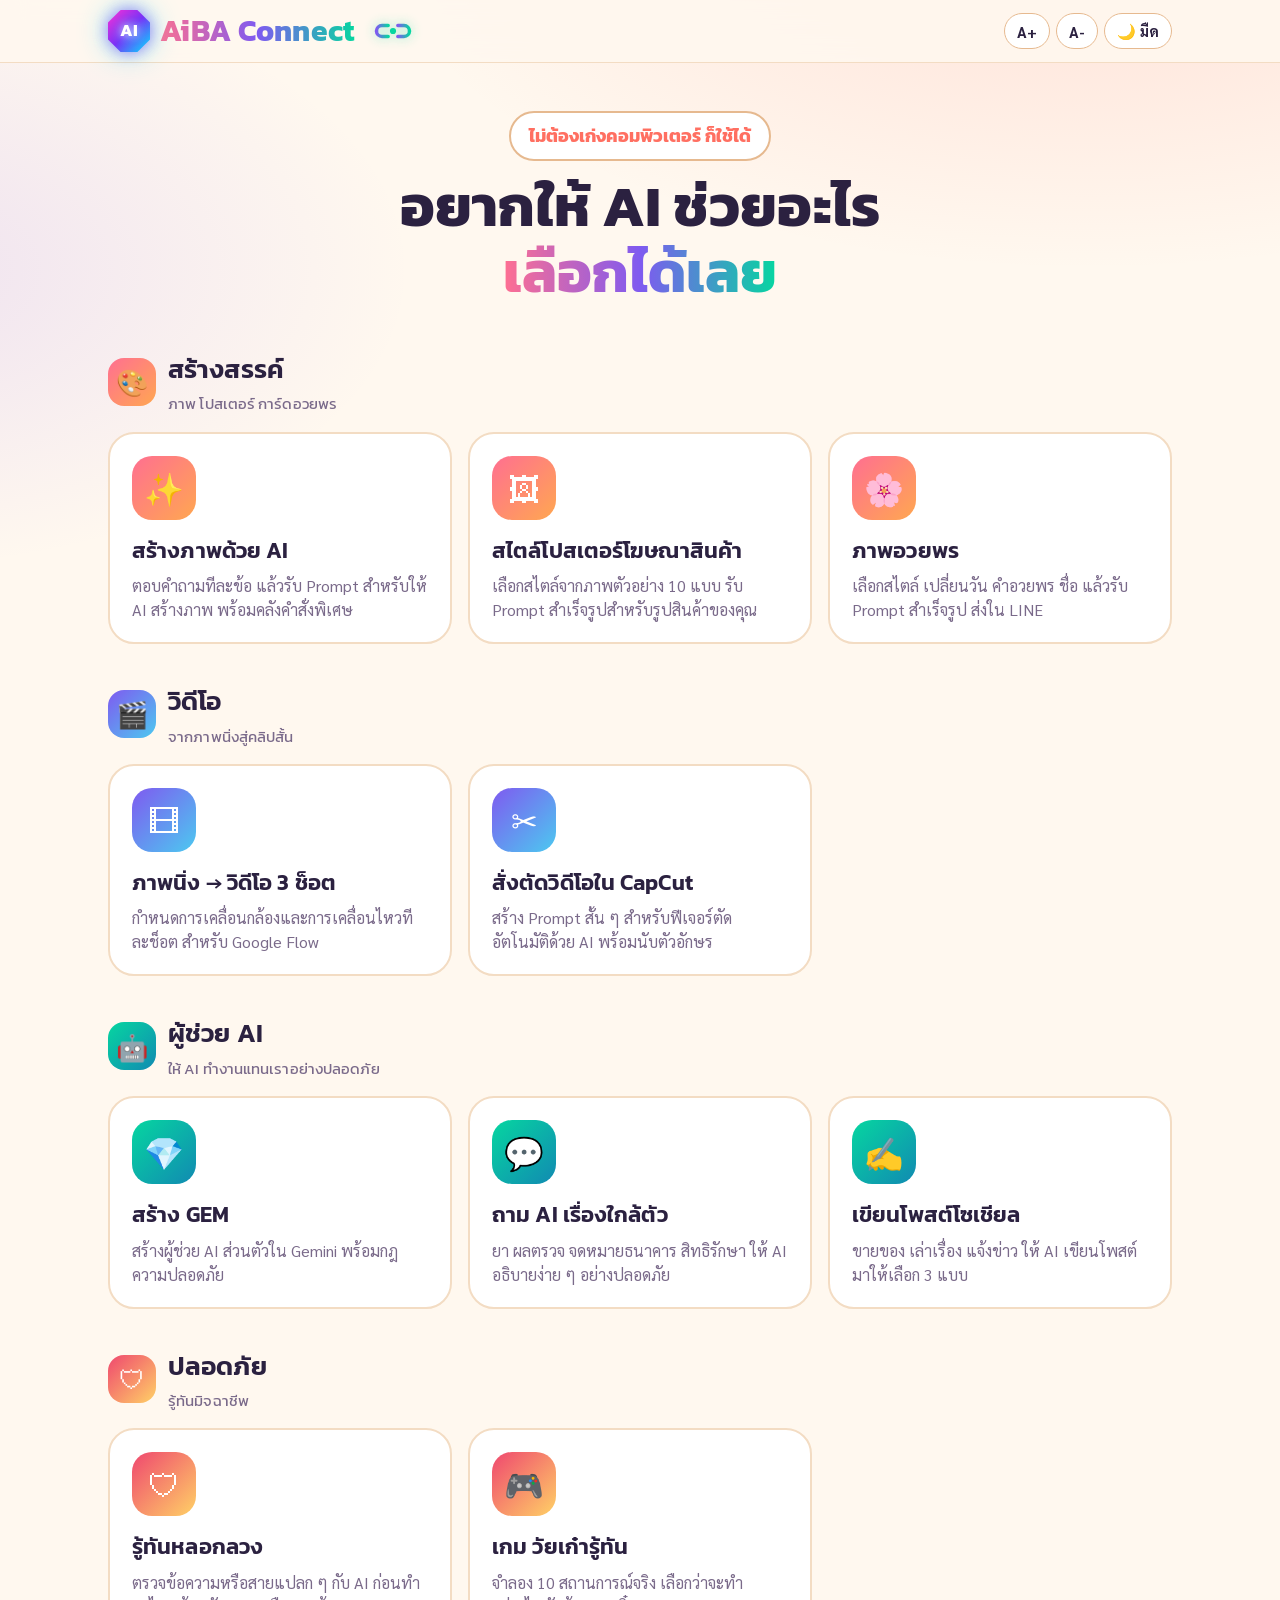
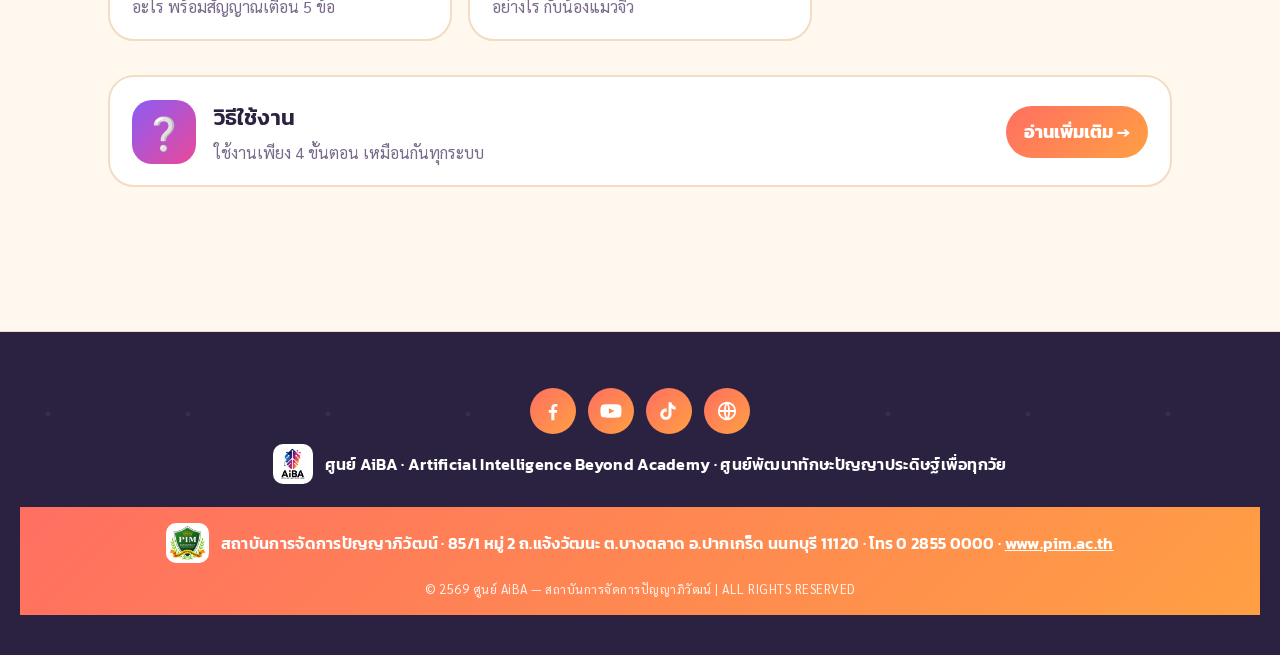
==== index.html @ c7bfb92e "Add files via upload" ====
<!DOCTYPE html>
<html lang="th">
<head>
<meta charset="UTF-8">
<meta name="viewport" content="width=device-width, initial-scale=1.0">
<title>AiBA Connect — ฉบับใช้ง่ายสำหรับทุกคน</title>
<meta name="theme-color" content="#ff6f61">
<meta name="application-name" content="AiBA Connect">
<meta name="apple-mobile-web-app-title" content="AiBA Connect">
<meta name="apple-mobile-web-app-capable" content="yes">
<meta name="mobile-web-app-capable" content="yes">
<link rel="manifest" href="manifest.webmanifest">
<link rel="icon" type="image/png" sizes="32x32" href="favicon-32.png">
<link rel="apple-touch-icon" sizes="180x180" href="apple-touch-icon.png">
<link rel="preconnect" href="https://fonts.googleapis.com">
<link href="https://fonts.googleapis.com/css2?family=Kanit:wght@500;600;700&family=Sarabun:wght@400;500;700&display=swap" rel="stylesheet">
<link rel="stylesheet" href="style.css?v=20260926">
</head>
<body class="home-body">
<div class="bg-blobs">
</div>
<div class="topbar"><div class="topbar-inner">
  <div style="display:flex;align-items:center;gap:10px"><span class="brand-glow"><div class="brand-icon" style="width:42px;height:42px;font-size:17px">AI</div></span><span class="brand-word">AiBA Connect</span><svg class="brand-link" viewBox="0 0 64 40" aria-hidden="true">
  <defs><linearGradient id="bl-g" x1="0" x2="1"><stop offset="0" stop-color="#7f5af0"/><stop offset="1" stop-color="#06d6a0"/></linearGradient></defs>
  <path d="M8 20a8 8 0 0 1 8-8h9" fill="none" stroke="url(#bl-g)" stroke-width="5" stroke-linecap="round"/>
  <path d="M8 20a8 8 0 0 0 8 8h9" fill="none" stroke="url(#bl-g)" stroke-width="5" stroke-linecap="round"/>
  <path d="M56 20a8 8 0 0 0-8-8h-9" fill="none" stroke="url(#bl-g)" stroke-width="5" stroke-linecap="round"/>
  <path d="M56 20a8 8 0 0 1-8 8h-9" fill="none" stroke="url(#bl-g)" stroke-width="5" stroke-linecap="round"/>
  <path d="M22 20h20" fill="none" stroke="url(#bl-g)" stroke-width="5" stroke-linecap="round" stroke-dasharray="4 6" class="brand-link-dash"/>
  <circle cx="32" cy="20" r="4.5" fill="#06d6a0" class="brand-link-dot"/>
</svg></div>
  <div class="topbar-title"></div>
  <div class="topbar-tools">
    <button onclick="changeFontSize(1)" title="เพิ่มขนาดตัวอักษร">A+</button>
    <button onclick="changeFontSize(-1)" title="ลดขนาดตัวอักษร">A-</button>
    <button id="themeBtn" onclick="toggleTheme()" title="สลับธีม">🌙 มืด</button>
  </div>
</div></div>

<section class="home-hero">
  <span class="home-badge">ไม่ต้องเก่งคอมพิวเตอร์ ก็ใช้ได้</span>
  <h1>อยากให้ AI ช่วยอะไร<br><span>เลือกได้เลย</span></h1>
</section>

<main class="home">

  <div class="home-cat">
    <div class="home-cat-head"><div class="ic cat-create">🎨</div><h2>สร้างสรรค์<small>ภาพ โปสเตอร์ การ์ดอวยพร</small></h2></div>
    <div class="tiles"><a class="tile" href="page-image.html"><div class="ic cat-create">✨</div><div><h3>สร้างภาพด้วย AI</h3><p>ตอบคำถามทีละข้อ แล้วรับ Prompt สำหรับให้ AI สร้างภาพ พร้อมคลังคำสั่งพิเศษ</p></div><span class="go">เริ่ม →</span></a><a class="tile" href="page-poster.html"><div class="ic cat-create">🖼</div><div><h3>สไตล์โปสเตอร์โฆษณาสินค้า</h3><p>เลือกสไตล์จากภาพตัวอย่าง 10 แบบ รับ Prompt สำเร็จรูปสำหรับรูปสินค้าของคุณ</p></div><span class="go">เริ่ม →</span></a><a class="tile" href="page-greeting.html"><div class="ic cat-create">🌸</div><div><h3>ภาพอวยพร</h3><p>เลือกสไตล์ เปลี่ยนวัน คำอวยพร ชื่อ แล้วรับ Prompt สำเร็จรูป ส่งใน LINE</p></div><span class="go">เริ่ม →</span></a></div>
  </div>

  <div class="home-cat">
    <div class="home-cat-head"><div class="ic cat-video">🎬</div><h2>วิดีโอ<small>จากภาพนิ่งสู่คลิปสั้น</small></h2></div>
    <div class="tiles"><a class="tile" href="page-flow.html"><div class="ic cat-video">🎞</div><div><h3>ภาพนิ่ง → วิดีโอ 3 ช็อต</h3><p>กำหนดการเคลื่อนกล้องและการเคลื่อนไหวทีละช็อต สำหรับ Google Flow</p></div><span class="go">เริ่ม →</span></a><a class="tile" href="page-capcut.html"><div class="ic cat-video">✂</div><div><h3>สั่งตัดวิดีโอใน CapCut</h3><p>สร้าง Prompt สั้น ๆ สำหรับฟีเจอร์ตัดอัตโนมัติด้วย AI พร้อมนับตัวอักษร</p></div><span class="go">เริ่ม →</span></a></div>
  </div>

  <div class="home-cat">
    <div class="home-cat-head"><div class="ic cat-ai">🤖</div><h2>ผู้ช่วย AI<small>ให้ AI ทำงานแทนเราอย่างปลอดภัย</small></h2></div>
    <div class="tiles"><a class="tile" href="page-gem.html"><div class="ic cat-ai">💎</div><div><h3>สร้าง GEM</h3><p>สร้างผู้ช่วย AI ส่วนตัวใน Gemini พร้อมกฎความปลอดภัย</p></div><span class="go">เริ่ม →</span></a><a class="tile" href="page-ask.html"><div class="ic cat-ai">💬</div><div><h3>ถาม AI เรื่องใกล้ตัว</h3><p>ยา ผลตรวจ จดหมายธนาคาร สิทธิรักษา ให้ AI อธิบายง่าย ๆ อย่างปลอดภัย</p></div><span class="go">เริ่ม →</span></a><a class="tile" href="page-post.html"><div class="ic cat-ai">✍</div><div><h3>เขียนโพสต์โซเชียล</h3><p>ขายของ เล่าเรื่อง แจ้งข่าว ให้ AI เขียนโพสต์มาให้เลือก 3 แบบ</p></div><span class="go">เริ่ม →</span></a></div>
  </div>

  <div class="home-cat">
    <div class="home-cat-head"><div class="ic cat-safe">🛡</div><h2>ปลอดภัย<small>รู้ทันมิจฉาชีพ</small></h2></div>
    <div class="tiles"><a class="tile" href="page-scam.html"><div class="ic cat-safe">🛡</div><div><h3>รู้ทันหลอกลวง</h3><p>ตรวจข้อความหรือสายแปลก ๆ กับ AI ก่อนทำอะไร พร้อมสัญญาณเตือน 5 ข้อ</p></div><span class="go">เริ่ม →</span></a><a class="tile" href="page-scam-game.html"><div class="ic cat-safe">🎮</div><div><h3>เกม วัยเก๋ารู้ทัน</h3><p>จำลอง 10 สถานการณ์จริง เลือกว่าจะทำอย่างไร กับน้องแมวจิ๋ว</p></div><span class="go">เริ่ม →</span></a>
    </div>
  </div>

  <div class="home-cat">
    <div class="tiles">
      <a class="tile wide" href="page-guide.html"><div class="ic cat-help">❔</div><div style="flex:1"><h3>วิธีใช้งาน</h3><p>ใช้งานเพียง 4 ขั้นตอน เหมือนกันทุกระบบ</p></div><span class="go always">อ่านเพิ่มเติม →</span></a>
    </div>
  </div>
</main>

<script src="app.js?v=20260926"></script>
<script src="footer.js?v=20260926"></script>
</body>
</html>
---- style.css ----
/* =========================
       TOKENS — "deep ocean" tech theme
    ========================= */
        :root {
        /* ---------- ธีมสว่างสดใส (ค่าเริ่มต้น) ---------- */
        --bg:        #fff8ef;   /* ครีมอุ่น */
        --bg-2:      #ffffff;
        --surface:   #ffffff;
        --surface-2: #fff3e4;
        --line:      #f3dcc3;
        --line-2:    #e6b98f;
        --text:      #2b2140;
        --muted:     #7a6a8a;
        --cyan:      #ff6f61;   /* accent หลัก: ส้มปะการัง */
        --cyan-deep: #e5563f;
        --accent-2:  #ff9f43;
        --on-accent: #ffffff;
        --amber:     #b45309;   /* ข้อความ "เลือกแล้ว" */
        --amber-bg:  #fff1c2;
        --amber-line:#ffb703;
        --green:     #10b981;
        --red:       #e63946;
        --violet:    #8b5cf6;
        --accent-soft: rgba(255,111,97,0.12);
        --accent-line: rgba(255,111,97,0.45);
        --input-bg:  #ffffff;
        --prompt-bg: #fffdf8;
        --header-bg: rgba(255,248,239,0.9);
        --hero-grid: rgba(255,159,67,0.10);
        --hero-glow: rgba(255,111,97,0.18);
        --glow-2:    rgba(139,92,246,0.14);
        --footer-bg: #2b2140;
        --footer-text: #e9ddff;
        --shadow:    0 14px 40px rgba(120,60,30,0.12);
        --placeholder: #a89bb5;
        /* สีหมวด */
        --cat-create-1:#ff6f91; --cat-create-2:#ffa751;
        --cat-video-1: #7f5af0; --cat-video-2:#4cc9f0;
        --cat-ai-1:    #06d6a0; --cat-ai-2:#118ab2;
        --cat-safe-1:  #ef476f; --cat-safe-2:#ffd166;
        --r-lg: 26px; --r-md: 18px; --r-sm: 12px;
        --font-head: "Kanit", "Noto Sans Thai", "Leelawadee UI", Tahoma, sans-serif;
        --font-body: "Sarabun", "Noto Sans Thai", "Leelawadee UI", Tahoma, sans-serif;
    }
    body.dark {
        --bg:        #1a1430;
        --bg-2:      #22193d;
        --surface:   #2a2050;
        --surface-2: #33285e;
        --line:      #45397a;
        --line-2:    #5d4f9a;
        --text:      #f3eeff;
        --muted:     #b7a9d6;
        --cyan:      #ff8a7a;
        --cyan-deep: #ff6f61;
        --accent-2:  #ffb26b;
        --on-accent: #2b1a10;
        --amber:     #ffd166;
        --amber-bg:  rgba(255,209,102,0.14);
        --amber-line:#ffd166;
        --green:     #5ee6a0;
        --red:       #ff8585;
        --violet:    #c4b5fd;
        --accent-soft: rgba(255,138,122,0.14);
        --accent-line: rgba(255,138,122,0.5);
        --input-bg:  rgba(26,20,48,0.7);
        --prompt-bg: #14102a;
        --header-bg: rgba(26,20,48,0.86);
        --hero-grid: rgba(255,138,122,0.08);
        --hero-glow: rgba(255,138,122,0.22);
        --glow-2:    rgba(196,181,253,0.14);
        --footer-bg: #100c22;
        --footer-text: #b7a9d6;
        --shadow:    0 18px 50px rgba(0,0,0,0.5);
        --placeholder: #7d6f9e;
    }

* { box-sizing: border-box; }
    html { scroll-behavior: smooth; }
    @media (prefers-reduced-motion: reduce) { html { scroll-behavior: auto; } * { transition: none !important; animation: none !important; } }

    body {
        margin: 0;
        font-family: var(--font-body);
        background: var(--bg);
        color: var(--text);
        font-size: 18px;
        line-height: 1.75;
        background-image:
            radial-gradient(1200px 600px at 85% -10%, var(--hero-glow), transparent 60%),
            radial-gradient(900px 500px at -10% 30%, var(--glow-2), transparent 60%);
        transition: background-color .25s, color .25s;
        background-attachment: fixed;
    }

    button, input, textarea, select { font-family: inherit; }
    a { color: var(--cyan); }

    h1, h2, h3, h4, .brand-title, .step-title, .section-title {
        font-family: var(--font-head);
        letter-spacing: 0.1px;
    }

    :focus-visible { outline: 3px solid var(--amber); outline-offset: 2px; }

    /* =========================
       HEADER (2 แถว: แบรนด์+แอป / เมนูเลื่อนได้)
    ========================= */
    .header {
        background: var(--header-bg);
        backdrop-filter: blur(14px);
        -webkit-backdrop-filter: blur(14px);
        border-bottom: 1px solid var(--line);
        position: sticky; top: 0; z-index: 100;
    }
    .header-inner {
        max-width: 1200px; margin: auto; padding: 10px 20px 0;
        display: flex; flex-direction: column; gap: 6px;
    }
    .header-row { display: flex; align-items: center; justify-content: space-between; gap: 16px; }
    .brand { display: flex; align-items: center; gap: 12px; min-width: 0; }
    .brand-icon {
        width: 46px; height: 46px; flex: none;
        clip-path: polygon(30% 0, 70% 0, 100% 30%, 100% 70%, 70% 100%, 30% 100%, 0 70%, 0 30%);
        background: linear-gradient(135deg, #ff2fd6 0%, #7b2ff7 50%, #00e5ff 100%);
        color: #fff; display: flex; align-items: center; justify-content: center;
        font-family: var(--font-head); font-size: 19px; font-weight: 700; letter-spacing: .5px;
        text-shadow: 0 0 8px rgba(255,255,255,.9), 0 0 16px rgba(0,229,255,.9);
        background-image: linear-gradient(135deg, #ff2fd6 0%, #7b2ff7 50%, #00e5ff 100%), linear-gradient(180deg, rgba(255,255,255,.35), rgba(255,255,255,0) 55%);
        background-blend-mode: normal, screen;
    }
    .brand-glow { display: inline-flex; filter: drop-shadow(0 0 8px rgba(123,47,247,.6)) drop-shadow(0 0 14px rgba(0,229,255,.45)); }
    .brand-title { font-size: 20px; font-weight: 600; color: var(--text); line-height: 1.2; white-space: nowrap; }
    .brand-subtitle { font-size: 13px; color: var(--muted); white-space: nowrap; overflow: hidden; text-overflow: ellipsis; }
    .nav {
        display: flex; gap: 4px; overflow-x: auto; -webkit-overflow-scrolling: touch;
        scrollbar-width: none; padding: 2px 0 8px; margin: 0 -20px; padding-left: 20px; padding-right: 20px;
        mask-image: linear-gradient(90deg, transparent 0, #000 16px, #000 calc(100% - 24px), transparent 100%);
        -webkit-mask-image: linear-gradient(90deg, transparent 0, #000 16px, #000 calc(100% - 24px), transparent 100%);
    }
    .nav::-webkit-scrollbar { display: none; }
    .nav button {
        flex: none; border: 1px solid var(--line); background: var(--surface); padding: 8px 14px; border-radius: 30px;
        cursor: pointer; font-size: 15px; color: var(--text); white-space: nowrap;
    }
    .nav button:hover { background: var(--accent-soft); border-color: var(--accent-line); color: var(--cyan); }

    /* =========================
       HERO
    ========================= */
    .hero {
        position: relative; overflow: hidden;
        color: var(--text);
        padding: 74px 25px 84px;
        border-bottom: 1px solid var(--line);
        background:
            linear-gradient(180deg, transparent 0%, var(--bg-2) 100%),
            repeating-linear-gradient(0deg, var(--hero-grid) 0 1px, transparent 1px 56px),
            repeating-linear-gradient(90deg, var(--hero-grid) 0 1px, transparent 1px 56px);
    }
    .hero::after {
        content: ""; position: absolute; inset: auto -20% -60% -20%; height: 420px;
        background: radial-gradient(closest-side, var(--hero-glow), transparent 70%);
        pointer-events: none;
    }
    .hero-inner { position: relative; max-width: 1000px; margin: auto; text-align: center; }
    .hero-badge {
        display: inline-block; border: 1px solid var(--line-2);
        background: var(--surface); color: var(--cyan);
        padding: 7px 16px; border-radius: 30px; margin-bottom: 20px; font-size: 16px;
    }
    .hero h1 {
        font-size: clamp(36px, 5.2vw, 62px); line-height: 1.15; margin: 0 0 18px; font-weight: 600;
        background: linear-gradient(90deg, var(--text) 0%, var(--cyan) 100%);
        -webkit-background-clip: text; background-clip: text; color: transparent;
    }
    .hero p { font-size: clamp(19px, 2.3vw, 24px); max-width: 780px; margin: 0 auto 30px; color: var(--muted); }
    .hero-note {
        display: inline-block; background: var(--amber-line); color: #2a1b00;
        padding: 12px 22px; border-radius: 12px; font-weight: 700; font-family: var(--font-head);
        box-shadow: 0 10px 30px rgba(240,165,58,0.25);
    }

    /* =========================
       MAIN
    ========================= */
    .container { max-width: 1200px; margin: auto; padding: 50px 25px 90px; }
    .section-title { font-size: 31px; margin: 0 0 8px; color: var(--text); font-weight: 600; }
    .section-description { color: var(--muted); font-size: 18px; margin: 0 0 28px; max-width: 78ch; }

    /* =========================
       START CARDS
    ========================= */
    .start-grid { display: grid; grid-template-columns: repeat(4, 1fr); gap: 18px; margin-bottom: 64px; }
    .start-card {
        background: linear-gradient(180deg, var(--surface-2) 0%, var(--surface) 100%);
        border: 1px solid var(--line); border-radius: var(--r-lg);
        padding: 30px 24px 26px; text-align: left; cursor: pointer; min-height: 200px;
        position: relative; overflow: hidden;
        transition: border-color .2s, transform .2s, box-shadow .2s;
    }
    .start-card::before {
        content: ""; position: absolute; left: 0; right: 0; top: 0; height: 3px;
        background: linear-gradient(90deg, var(--cyan), var(--violet));
        opacity: 0; transition: opacity .2s;
    }
    .start-card:hover { border-color: var(--line-2); transform: translateY(-3px); box-shadow: var(--shadow); }
    .start-card:hover::before { opacity: 1; }
    .start-icon {
        width: 62px; height: 62px; margin: 0 0 16px; border-radius: 16px;
        background: var(--accent-soft); border: 1px solid var(--accent-line);
        color: var(--cyan); display: flex; align-items: center; justify-content: center; font-size: 30px;
    }
    .start-card h3 { margin: 0 0 6px; font-size: 22px; font-weight: 600; }
    .start-card p { margin: 0; color: var(--muted); font-size: 16px; }

    /* =========================
       BUILDER
    ========================= */
    .builder {
        background: var(--bg-2); border-radius: var(--r-lg); padding: 36px;
        border: 1px solid var(--line); box-shadow: var(--shadow); display: none;
    }
    .builder.active { display: block; }
    .step { margin-bottom: 40px; }
    .step-number {
        width: 40px; height: 40px; border-radius: 12px;
        background: linear-gradient(135deg, var(--cyan), var(--accent-2)); color: var(--on-accent);
        display: inline-flex; align-items: center; justify-content: center;
        font-family: var(--font-head); font-weight: 700; margin-right: 12px; vertical-align: middle;
    }
    .step-title { font-size: 24px; font-weight: 600; color: var(--text); display: inline; vertical-align: middle; }
    .step-help { margin: 10px 0 18px 52px; color: var(--muted); font-size: 17px; }

    .choice-grid { display: grid; grid-template-columns: repeat(4, 1fr); gap: 14px; }
    .choice {
        background: var(--surface); border: 1px solid var(--line); border-radius: var(--r-md);
        padding: 18px 12px; cursor: pointer; text-align: center; min-height: 100px;
        font-size: 18px; color: var(--text); line-height: 1.45;
        transition: border-color .15s, background .15s, transform .15s;
    }
    .choice:hover { border-color: var(--line-2); background: var(--surface-2); }
    .choice.selected {
        border-color: var(--amber-line); background: var(--amber-bg); color: var(--text);
        box-shadow: 0 0 0 3px rgba(240,165,58,0.22), inset 0 0 0 1px var(--amber-line);
        font-weight: 600;
    }
    .choice-icon { font-size: 30px; display: block; margin-bottom: 6px; }

    .custom-input {
        grid-column: 1 / -1; border: 1px dashed var(--line-2); border-radius: var(--r-md);
        padding: 13px 16px; font-size: 17px; background: var(--input-bg); color: var(--text);
        outline: none; width: 100%;
    }
    .custom-input::placeholder { color: var(--placeholder); }
    .custom-input:focus { border-color: var(--cyan); border-style: solid; }
    .custom-input.filled { border-color: var(--amber-line); border-style: solid; background: var(--amber-bg); }

    .multi-hint {
        display: inline-block; background: transparent; color: var(--violet);
        border: 1px solid var(--violet); border-radius: 8px; padding: 2px 10px;
        font-size: 14px; margin-left: 10px; vertical-align: middle;
    }
    .gem-badge, .story-badge, .flow-badge {
        display: inline-block; border-radius: 30px; padding: 4px 14px; font-size: 14px;
        font-weight: 600; margin-bottom: 10px; border: 1px solid;
    }
    .gem-badge   { color: var(--violet); border-color: var(--violet); }
    .story-badge { color: var(--amber);  border-color: var(--amber-line); }
    .flow-badge  { color: var(--green);  border-color: var(--green); }

    /* =========================
       INPUTS
    ========================= */
    .large-input, .large-textarea, .large-select {
        width: 100%; border: 1px solid var(--line-2); border-radius: var(--r-md);
        padding: 16px 18px; font-size: 19px; background: var(--input-bg); color: var(--text); outline: none;
    }
    .large-input::placeholder, .large-textarea::placeholder { color: var(--placeholder); }
    .large-input:focus, .large-textarea:focus, .large-select:focus {
        border-color: var(--cyan); box-shadow: 0 0 0 3px var(--accent-soft);
    }
    .large-textarea { min-height: 130px; resize: vertical; }

    /* =========================
       RESULT
    ========================= */
    .result {
        margin-top: 40px; border: 2px solid var(--accent-line); border-radius: var(--r-lg); padding: 28px;
        background: linear-gradient(180deg, var(--accent-soft), transparent 40%), var(--surface);
    }
    .result h3 { color: var(--cyan); font-size: 26px; margin-top: 0; font-weight: 600; }
    .prompt-box {
        background: var(--prompt-bg); border: 1px solid var(--line-2); border-radius: var(--r-md);
        padding: 20px; font-size: 18px; line-height: 1.8; min-height: 150px; white-space: pre-wrap; color: var(--text);
    }
    .button-row { display: flex; gap: 12px; margin-top: 20px; flex-wrap: wrap; }
    .primary-btn, .secondary-btn, .danger-btn {
        border: 1px solid transparent; border-radius: 13px; padding: 14px 24px; font-size: 19px;
        cursor: pointer; font-weight: 700; font-family: var(--font-head);
        transition: transform .15s, filter .15s;
    }
    .primary-btn:hover, .secondary-btn:hover, .danger-btn:hover { transform: translateY(-1px); filter: brightness(1.06); }
    .primary-btn { background: linear-gradient(135deg, var(--cyan), var(--accent-2)); color: var(--on-accent); box-shadow: 0 8px 24px var(--accent-soft); }
    .secondary-btn { background: var(--surface-2); color: var(--text); border-color: var(--line-2); }
    .danger-btn { background: transparent; color: var(--red); border-color: var(--red); }

    .app-btn {
        display: inline-flex; align-items: center; gap: 10px; border: 1px solid var(--line-2);
        background: var(--surface-2); color: var(--text); border-radius: 13px; padding: 12px 20px;
        font-size: 18px; font-weight: 600; cursor: pointer; text-decoration: none;
        font-family: var(--font-head); transition: transform .15s, border-color .15s;
    }
    .app-btn:hover { transform: translateY(-1px); border-color: var(--cyan); }
    .app-logo {
        width: 28px; height: 28px; border-radius: 8px; display: inline-flex; align-items: center;
        justify-content: center; color: white; font-size: 14px; font-weight: 700;
    }
    .app-btn.gpt    .app-logo { background: #10a37f; }
    .app-btn.gemini .app-logo { background: linear-gradient(135deg,#4c8bf5,#a259ff); }
    .app-btn.capcut .app-logo { background: #000; border: 1px solid #444; }
    .app-btn.flow   .app-logo { background: linear-gradient(135deg,#34a853,#188038); }
    .open-app-row { margin-top: 22px; padding-top: 18px; border-top: 1px dashed var(--line-2); }
    .open-app-row p { margin: 0 0 12px; color: var(--muted); font-size: 16px; }
    .header-apps { display: flex; gap: 8px; }

    /* =========================
       POSTER STYLE GALLERY
    ========================= */
    .poster-badge {
        display: inline-block; border-radius: 30px; padding: 4px 14px; font-size: 14px; font-weight: 600;
        margin-bottom: 10px; border: 1px solid var(--accent-line); background: var(--accent-soft); color: var(--cyan);
    }
    .poster-ref { display: flex; align-items: center; gap: 18px; flex-wrap: wrap; margin-bottom: 28px; padding: 18px; border: 1px dashed var(--line-2); border-radius: var(--r-md); background: var(--surface-2); }
    .poster-ref img { width: 120px; height: 120px; object-fit: cover; border-radius: 12px; border: 1px solid var(--line-2); }
    .poster-ref .poster-ref-text { flex: 1; min-width: 220px; color: var(--muted); font-size: 16px; }
    .poster-ref .poster-ref-text strong { color: var(--text); font-size: 18px; display: block; margin-bottom: 4px; }
    .poster-grid { display: grid; grid-template-columns: repeat(5, 1fr); gap: 14px; }
    .poster-card {
        background: var(--surface); border: 1px solid var(--line); border-radius: var(--r-md); overflow: hidden;
        cursor: pointer; transition: border-color .15s, transform .15s; text-align: left; padding: 0; color: var(--text);
    }
    .poster-card:hover { border-color: var(--cyan); transform: translateY(-3px); }
    .poster-card.selected { border-color: var(--amber-line); box-shadow: 0 0 0 3px rgba(240,165,58,0.25); }
    .poster-card img { width: 100%; aspect-ratio: 1 / 1; object-fit: cover; display: block; background: var(--surface-2); }
    .poster-card .poster-body { padding: 12px 14px 14px; }
    .poster-card .poster-name { font-family: var(--font-head); font-weight: 600; font-size: 17px; }
    .poster-card .poster-thai { color: var(--muted); font-size: 14px; line-height: 1.4; }
    .poster-detail { margin-top: 28px; display: none; }
    .poster-detail.active { display: block; }
    .poster-detail-grid { display: grid; grid-template-columns: 340px 1fr; gap: 24px; align-items: start; }
    .poster-detail-grid img { width: 100%; border-radius: var(--r-md); border: 1px solid var(--line-2); cursor: zoom-in; }
    .toggle-row { display: flex; flex-wrap: wrap; gap: 10px; margin: 14px 0; }
    .toggle {
        border: 1px solid var(--line-2); background: var(--surface); color: var(--text); border-radius: 30px;
        padding: 9px 16px; cursor: pointer; font-size: 16px;
    }
    .toggle.on { background: var(--amber-bg); border-color: var(--amber-line); color: var(--amber); font-weight: 600; }
    .lightbox { display: none; position: fixed; inset: 0; background: rgba(4,10,22,0.9); z-index: 600; align-items: center; justify-content: center; padding: 20px; cursor: zoom-out; }
    .lightbox.active { display: flex; }
    .lightbox img { max-width: min(92vw, 900px); max-height: 92vh; border-radius: 14px; }
    @media (max-width: 1100px) { .poster-grid { grid-template-columns: repeat(4, 1fr); } }
    @media (max-width: 900px) { .poster-grid { grid-template-columns: repeat(3, 1fr); } .poster-detail-grid { grid-template-columns: 1fr; } }
    @media (max-width: 600px) { .poster-grid { grid-template-columns: repeat(2, 1fr); } }

    /* =========================
       SHOT CARDS (Flow)
    ========================= */
    .shot-card {
        border: 1px solid var(--line); border-radius: var(--r-md); padding: 22px; margin-bottom: 18px;
        background: var(--surface-2);
    }
    .shot-card h4 { margin: 0 0 12px; font-size: 21px; color: var(--text); display: flex; align-items: center; gap: 10px; flex-wrap: wrap; font-weight: 600; }
    .shot-num {
        width: 34px; height: 34px; border-radius: 10px; background: transparent;
        border: 1px solid var(--green); color: var(--green);
        display: inline-flex; align-items: center; justify-content: center; font-size: 17px;
    }
    .shot-label { font-weight: 600; margin: 16px 0 8px; color: var(--muted); font-size: 16px; }
    .shot-card .choice { min-height: 80px; font-size: 16px; padding: 12px 8px; }
    .shot-card .choice-icon { font-size: 24px; }

    /* =========================
       LIBRARY
    ========================= */
    .library { margin-top: 64px; }
    .search-box { margin-bottom: 18px; }
    .category-row { display: flex; flex-wrap: wrap; gap: 10px; margin-bottom: 24px; }
    .category-btn {
        border: 1px solid var(--line-2); background: transparent; color: var(--muted);
        border-radius: 30px; padding: 8px 16px; cursor: pointer; font-size: 16px;
    }
    .category-btn.active { background: var(--cyan); color: var(--on-accent); border-color: var(--cyan); font-weight: 700; }
    .command-grid { display: grid; grid-template-columns: repeat(3, 1fr); gap: 16px; }
    .command-card {
        background: var(--surface); border: 1px solid var(--line); border-radius: var(--r-md);
        padding: 22px; cursor: pointer; transition: border-color .15s, transform .15s;
    }
    .command-card:hover { border-color: var(--cyan); transform: translateY(-2px); }
    .command-name { font-family: ui-monospace, "SFMono-Regular", Consolas, monospace; font-size: 18px; color: var(--cyan); font-weight: 700; }
    .command-thai { font-size: 21px; font-weight: 600; margin: 6px 0; font-family: var(--font-head); }
    .command-desc { color: var(--muted); font-size: 16px; }
    .command-use { display: inline-block; margin-top: 12px; color: var(--amber); font-size: 15px; }

    /* =========================
       GUIDE
    ========================= */
    .guide { margin-top: 64px; background: var(--bg-2); border-radius: var(--r-lg); padding: 36px; border: 1px solid var(--line); }
    .guide-grid { display: grid; grid-template-columns: repeat(4, 1fr); gap: 20px; }
    .guide-item { text-align: center; padding: 20px 14px; border-radius: var(--r-md); background: var(--surface-2); border: 1px solid var(--line); }
    .guide-number {
        width: 52px; height: 52px; border-radius: 14px; background: var(--accent-soft);
        border: 1px solid var(--accent-line); color: var(--cyan);
        font-family: var(--font-head); font-size: 22px; font-weight: 700;
        display: flex; align-items: center; justify-content: center; margin: auto;
    }
    .guide-item h3 { font-size: 20px; font-weight: 600; }
    .guide-item p { color: var(--muted); font-size: 16px; }

    /* =========================
       MODAL
    ========================= */
    .modal {
        display: none; position: fixed; inset: 0; background: rgba(10,20,40,0.6);
        backdrop-filter: blur(6px); z-index: 500; align-items: center; justify-content: center; padding: 20px;
    }
    .modal.active { display: flex; }
    .modal-box {
        width: min(650px, 100%); background: var(--bg-2); border: 1px solid var(--line-2);
        border-radius: var(--r-lg); padding: 30px; max-height: 90vh; overflow-y: auto; box-shadow: var(--shadow);
    }
    .modal-box hr { border: 0; border-top: 1px solid var(--line); }
    .modal-close {
        float: right; border: 1px solid var(--line-2); background: var(--surface); color: var(--text);
        width: 42px; height: 42px; border-radius: 50%; font-size: 22px; cursor: pointer;
    }

    /* =========================
       FOOTER
    ========================= */
    footer { background: var(--footer-bg); color: var(--footer-text); padding: 40px 20px; text-align: center; border-top: 1px solid var(--line); }
    footer p { margin: 5px 0; }

    /* =========================
       ACCESSIBILITY
    ========================= */
    .accessibility { position: fixed; right: 20px; bottom: 20px; z-index: 300; display: flex; gap: 8px; }
    .accessibility button {
        width: 50px; height: 50px; border-radius: 50%; border: 1px solid var(--cyan);
        background: var(--bg-2); color: var(--cyan); font-size: 19px; font-weight: 700; cursor: pointer;
        box-shadow: var(--shadow);
    }
    body.large-text { font-size: 21px; }
    body.large-text .choice, body.large-text .command-card, body.large-text .nav button { font-size: 20px; }

    /* =========================
       THEME TOGGLE / VOICE / WIZARD / RESUME
    ========================= */
    .theme-btn {
        border: 1px solid var(--line-2); background: var(--surface); color: var(--text);
        border-radius: 30px; padding: 8px 14px; cursor: pointer; font-size: 15px; white-space: nowrap;
    }
    .accessibility .theme-btn { width: auto; height: 50px; border-radius: 30px; padding: 0 16px; font-size: 17px; }

    .voice-wrap { position: relative; width: 100%; }
    .voice-wrap > input, .voice-wrap > textarea { padding-right: 64px !important; }
    .voice-btn {
        position: absolute; right: 8px; top: 8px; width: 46px; height: 46px; border-radius: 12px;
        border: 1px solid var(--accent-line); background: var(--accent-soft); color: var(--cyan);
        font-size: 22px; cursor: pointer; display: flex; align-items: center; justify-content: center;
    }
    .voice-btn:hover { background: var(--surface-2); }
    .voice-btn.listening { background: var(--red); color: #fff; border-color: var(--red); animation: pulse 1s infinite; }
    @keyframes pulse { 0%,100% { box-shadow: 0 0 0 0 rgba(197,48,48,0.45); } 50% { box-shadow: 0 0 0 10px rgba(197,48,48,0); } }
    .voice-hint { font-size: 14px; color: var(--muted); margin: 6px 0 0; }

    .wizard-bar {
        display: flex; align-items: center; justify-content: space-between; gap: 12px; flex-wrap: wrap;
        background: var(--surface-2); border: 1px solid var(--line); border-radius: var(--r-md);
        padding: 12px 16px; margin: 0 0 22px;
    }
    .wizard-progress { flex: 1; min-width: 160px; }
    .wizard-progress .track { height: 10px; border-radius: 10px; background: var(--line); overflow: hidden; }
    .wizard-progress .fill { height: 100%; background: linear-gradient(90deg, var(--cyan), var(--accent-2)); transition: width .25s; }
    .wizard-progress .label { font-size: 15px; color: var(--muted); margin-top: 6px; }
    .wizard-nav { display: flex; gap: 10px; margin-top: 10px; flex-wrap: wrap; }
    .wizard-nav button { font-size: 20px; padding: 16px 28px; }
    .wizard-nav .skip { background: transparent; border: 1px dashed var(--line-2); color: var(--muted); }
    .builder.wizard .step { display: none; }
    .builder.wizard .step.current { display: block; }
    .builder.wizard .step.current { animation: fadeIn .25s; }
    @keyframes fadeIn { from { opacity: 0; transform: translateY(6px); } to { opacity: 1; transform: none; } }
    .builder.wizard .gen-row { display: none; }
    .builder.wizard.last-step .gen-row { display: flex; }
    .builder-close { float: right; border: 1px solid var(--line-2); background: var(--surface); color: var(--muted); border-radius: 30px; padding: 6px 14px; cursor: pointer; font-size: 15px; }

    .resume-banner {
        display: none; align-items: center; justify-content: space-between; gap: 14px; flex-wrap: wrap;
        background: var(--amber-bg); border: 1px solid var(--amber-line); border-radius: var(--r-md);
        padding: 16px 20px; margin: 0 0 26px; color: var(--text);
    }
    .resume-banner.active { display: flex; }
    .resume-banner strong { color: var(--amber); }

    /* =========================
       DAY 2: SCAM / ASK / GAME / GREETING
    ========================= */
    .safe-badge, .greet-badge { display: inline-block; border-radius: 30px; padding: 4px 14px; font-size: 14px; font-weight: 600; margin-bottom: 10px; border: 1px solid; }
    .safe-badge { color: var(--red); border-color: var(--red); }
    .greet-badge { color: #c2417a; border-color: #e07aa5; }
    .post-badge { display: inline-block; border-radius: 30px; padding: 4px 14px; font-size: 14px; font-weight: 600; margin-bottom: 10px; border: 1px solid #1877f2; color: #1877f2; }
    .greet-grid { display: grid; grid-template-columns: repeat(4, 1fr); gap: 14px; }
    .greet-card { background: var(--surface); border: 1px solid var(--line); border-radius: var(--r-md); overflow: hidden; cursor: pointer; text-align: left; padding: 0; color: var(--text); transition: border-color .15s, transform .15s; }
    .greet-card:hover { border-color: var(--cyan); transform: translateY(-3px); }
    .greet-card.selected { border-color: var(--amber-line); box-shadow: 0 0 0 3px rgba(240,165,58,0.25); }
    .greet-card img { width: 100%; aspect-ratio: 2 / 3; object-fit: cover; display: block; background: var(--surface-2); }
    .greet-card .poster-body { padding: 12px 14px 14px; }
    .greet-detail { margin-top: 28px; display: none; }
    .greet-detail.active { display: block; }
    .greet-detail-grid { display: grid; grid-template-columns: 300px 1fr; gap: 24px; align-items: start; }
    .greet-detail-grid img { width: 100%; border-radius: var(--r-md); border: 1px solid var(--line-2); cursor: zoom-in; }
    .field-label { font-weight: 600; margin: 16px 0 8px; color: var(--text); font-size: 18px; }
    .chip-row { display: flex; flex-wrap: wrap; gap: 8px; }
    .chip { border: 1px solid var(--line-2); background: var(--surface); color: var(--text); border-radius: 30px; padding: 9px 16px; cursor: pointer; font-size: 16px; }
    .chip.on { background: var(--amber-bg); border-color: var(--amber-line); color: var(--amber); font-weight: 600; }
    .chip .dot { display: inline-block; width: 12px; height: 12px; border-radius: 50%; margin-right: 6px; vertical-align: middle; border: 1px solid rgba(0,0,0,.15); }
    @media (max-width: 1100px) { .greet-grid { grid-template-columns: repeat(2, 1fr); } }
    @media (max-width: 900px) { .greet-detail-grid { grid-template-columns: 1fr; } }
    .choice-img { padding: 10px 10px 14px; }
    .choice-img .preview { display: block; width: 100%; aspect-ratio: 4 / 3; border-radius: 10px; overflow: hidden; margin-bottom: 8px; background: var(--surface-2); }
    .choice-img .preview svg { width: 100%; height: 100%; display: block; }
    .signs-grid { display: grid; grid-template-columns: repeat(5, 1fr); gap: 12px; margin: 0 0 30px; }
    .signs-title { grid-column: 1 / -1; font-family: var(--font-head); font-weight: 600; font-size: 19px; color: var(--red); }
    .sign { display: flex; gap: 10px; align-items: flex-start; background: var(--surface); border: 1px solid var(--line); border-left: 4px solid var(--red); border-radius: var(--r-sm); padding: 12px; }
    .sign-icon { font-size: 26px; line-height: 1; }
    .sign-t { font-weight: 700; font-size: 17px; }
    .sign-d { color: var(--muted); font-size: 14px; line-height: 1.5; }
    .risk-box { border-radius: var(--r-md); padding: 14px 18px; margin: 0 0 14px; font-size: 18px; border: 2px solid; }
    .risk-box.high { background: #ffe5e5; border-color: #e05252; color: #7a1010; }
    .risk-box.mid  { background: #fff3df; border-color: #f0a53a; color: #6b3d00; }
    .risk-box.low  { background: #e3f6ee; border-color: #1e8f5a; color: #0f4d31; }
    body.dark .risk-box.high { background: rgba(224,82,82,0.15); color: #ffb3b3; }
    body.dark .risk-box.mid  { background: rgba(240,165,58,0.15); color: #ffd699; }
    body.dark .risk-box.low  { background: rgba(30,143,90,0.15); color: #a8f0c8; }
    .hotline { margin-top: 20px; padding: 16px 18px; border-radius: var(--r-md); background: var(--surface-2); border: 1px dashed var(--line-2); display: flex; flex-wrap: wrap; gap: 8px 22px; font-size: 16px; }
    .hotline strong { width: 100%; color: var(--text); }
    .hotline b { color: var(--red); font-size: 19px; }

    /* game */
    .game-top { display: flex; align-items: center; gap: 14px; flex-wrap: wrap; margin-bottom: 16px; }
    .cat { width: 84px; height: 84px; flex: none; }
    .cat.big { width: 140px; height: 140px; margin: 0 auto 10px; }
    .cat svg { width: 100%; height: 100%; }
    .game-bubble { flex: 1; min-width: 200px; background: var(--surface); border: 1px solid var(--line-2); border-radius: 18px; padding: 14px 18px; font-size: 19px; position: relative; }
    .game-bubble::before { content: ""; position: absolute; left: -10px; top: 26px; border: 10px solid transparent; border-right-color: var(--line-2); border-left: 0; }
    .game-pts { font-family: var(--font-head); font-weight: 700; color: var(--cyan); font-size: 20px; }
    .game-card { background: var(--surface); border: 1px solid var(--line); border-radius: var(--r-lg); padding: 22px; display: grid; grid-template-columns: 300px 1fr; gap: 22px; align-items: start; }
    .game-card.center { display: block; text-align: center; }
    .game-scene svg { width: 100%; height: auto; display: block; border-radius: 14px; }
    .game-opts { display: flex; flex-direction: column; gap: 12px; }
    .game-opt { text-align: left; border: 2px solid var(--line-2); background: var(--surface-2); color: var(--text); border-radius: 14px; padding: 16px 18px; font-size: 19px; cursor: pointer; line-height: 1.5; transition: border-color .15s, transform .15s; }
    .game-opt:hover:not(:disabled) { border-color: var(--cyan); transform: translateX(4px); }
    .game-opt.right { border-color: var(--green); background: #e3f6ee; color: #0f4d31; font-weight: 700; }
    .game-opt.wrong { border-color: var(--red); background: #ffe5e5; color: #7a1010; }
    body.dark .game-opt.right { background: rgba(30,143,90,0.2); color: #a8f0c8; }
    body.dark .game-opt.wrong { background: rgba(224,82,82,0.2); color: #ffb3b3; }
    .game-fb { margin-top: 16px; border-radius: var(--r-md); padding: 18px 20px; border: 2px solid; font-size: 18px; line-height: 1.7; }
    .game-fb.ok { background: #e3f6ee; border-color: var(--green); color: #0f4d31; }
    .game-fb.no { background: #fff3df; border-color: #f0a53a; color: #6b3d00; }
    body.dark .game-fb.ok { background: rgba(30,143,90,0.15); color: #d5f5e4; }
    body.dark .game-fb.no { background: rgba(240,165,58,0.15); color: #ffe6c2; }
    .game-fb-title { font-family: var(--font-head); font-weight: 700; font-size: 22px; margin-bottom: 6px; }
    .game-score { font-family: var(--font-head); font-size: 64px; font-weight: 700; color: var(--cyan); line-height: 1; }
    .game-title { font-family: var(--font-head); font-size: 24px; font-weight: 600; margin: 10px 0; }

    @media (max-width: 900px) { .signs-grid { grid-template-columns: 1fr; } .game-card { grid-template-columns: 1fr; } }

    .install-hint { display: none; margin: 18px auto 0; max-width: 560px; background: var(--surface); border: 1px solid var(--line-2); border-radius: var(--r-md); padding: 16px 20px; font-size: 16px; color: var(--text); text-align: center; line-height: 1.6; }
    .install-hint.active { display: flex; flex-direction: column; align-items: center; gap: 12px; }
    .install-hint button { margin: 0; }

    /* =========================
       RESPONSIVE
    ========================= */
    @media (max-width: 900px) {
        .start-grid { grid-template-columns: repeat(2, 1fr); }
        .choice-grid { grid-template-columns: repeat(2, 1fr); }
        .command-grid { grid-template-columns: repeat(2, 1fr); }
        .guide-grid { grid-template-columns: repeat(2, 1fr); }
        .header-apps { display: none; }
        .brand-subtitle { display: none; }
    }
    @media (max-width: 600px) {
        body { font-size: 17px; }
        .hero { padding: 48px 18px 56px; }
        .container { padding: 30px 16px 60px; }
        .builder, .guide { padding: 22px; }
        .start-grid, .choice-grid, .command-grid, .guide-grid { grid-template-columns: 1fr; }
        .step-help { margin-left: 0; }
        .button-row { flex-direction: column; }
        .primary-btn, .secondary-btn, .danger-btn, .app-btn { width: 100%; justify-content: center; }
        .wizard-nav button { width: 100%; }
        .shot-card .choice-grid { grid-template-columns: repeat(2, 1fr); }
    }

    /* =========================
       V2: HOME + PAGE CHROME
    ========================= */
    .topbar {
        position: sticky; top: 0; z-index: 100; background: var(--header-bg); backdrop-filter: blur(12px); -webkit-backdrop-filter: blur(12px);
        border-bottom: 1px solid var(--line);
    }
    .topbar-inner { max-width: 1100px; margin: auto; padding: 10px 18px; display: flex; align-items: center; gap: 12px; }
    .back-home {
        display: inline-flex; align-items: center; gap: 8px; text-decoration: none; color: var(--text); font-family: var(--font-head); font-weight: 600;
        border: 2px solid var(--line-2); background: var(--surface); border-radius: 30px; padding: 9px 16px; font-size: 17px;
    }
    .back-home:hover { border-color: var(--cyan); color: var(--cyan); }
    .topbar-title { font-family: var(--font-head); font-weight: 600; font-size: 18px; color: var(--muted); margin-left: auto; white-space: nowrap; overflow: hidden; text-overflow: ellipsis; }
    .topbar-tools { display: flex; gap: 6px; }
    .topbar-tools button { border: 1px solid var(--line-2); background: var(--surface); color: var(--text); border-radius: 30px; padding: 7px 12px; cursor: pointer; font-size: 15px; font-weight: 700; }

    .page-hero { padding: 34px 18px 26px; }
    .page-hero-inner { max-width: 1100px; margin: auto; display: flex; align-items: center; gap: 20px; border-radius: var(--r-lg); padding: 26px 30px; color: #fff; position: relative; overflow: hidden; box-shadow: var(--shadow); }
    .page-hero-inner::after { content: ""; position: absolute; right: -60px; top: -60px; width: 220px; height: 220px; border-radius: 50%; background: rgba(255,255,255,0.18); }
    .page-hero-inner::before { content: ""; position: absolute; right: 80px; bottom: -90px; width: 180px; height: 180px; border-radius: 50%; background: rgba(255,255,255,0.12); }
    .page-emoji { width: 84px; height: 84px; border-radius: 26px; background: rgba(255,255,255,0.25); display: flex; align-items: center; justify-content: center; font-size: 44px; flex: none; position: relative; z-index: 1; }
    .page-hero h1 { font-family: var(--font-head); font-size: clamp(26px, 4vw, 38px); margin: 0 0 4px; font-weight: 600; position: relative; z-index: 1; }
    .page-hero p { margin: 0; font-size: 18px; opacity: .95; position: relative; z-index: 1; max-width: 70ch; }
    .cat-create { background: linear-gradient(135deg, var(--cat-create-1), var(--cat-create-2)); }
    .cat-video  { background: linear-gradient(135deg, var(--cat-video-1), var(--cat-video-2)); }
    .cat-ai     { background: linear-gradient(135deg, var(--cat-ai-1), var(--cat-ai-2)); }
    .cat-safe   { background: linear-gradient(135deg, var(--cat-safe-1), var(--cat-safe-2)); }
    .cat-help   { background: linear-gradient(135deg, #8b5cf6, #ec4899); }

    main.page { max-width: 1100px; margin: auto; padding: 0 18px 60px; }
    main.page section.builder { margin-top: 0 !important; display: block; }

    .related { max-width: 1100px; margin: 30px auto 0; padding: 0 18px; }
    .related h3 { font-family: var(--font-head); font-weight: 600; font-size: 22px; margin: 0 0 12px; color: var(--text); }
    .related-grid { display: grid; grid-template-columns: repeat(3, 1fr); gap: 14px; }
    .rel-card { display: flex; align-items: center; gap: 14px; text-decoration: none; color: var(--text); background: var(--surface); border: 2px solid var(--line); border-radius: var(--r-md); padding: 14px 16px; transition: .15s; }
    .rel-card:hover { transform: translateY(-3px); border-color: var(--cyan); }
    .rel-card .ic { width: 52px; height: 52px; border-radius: 16px; display: flex; align-items: center; justify-content: center; font-size: 26px; color: #fff; flex: none; }
    .rel-card b { font-family: var(--font-head); font-weight: 600; font-size: 18px; display: block; }
    .rel-card span { color: var(--muted); font-size: 14px; }

    /* ---------- HOME ---------- */
    body.home-body { overflow-x: hidden; position: relative; }
    .bg-blobs { position: absolute; inset: 0; z-index: 0; pointer-events: none; overflow: hidden; }
    .bg-blobs .blob { position: absolute; border-radius: 50%; filter: blur(70px); opacity: .45; }
    .topbar, .home-hero, main.home, .site-footer { position: relative; z-index: 1; }
    .home-hero { padding: 48px 18px 20px; text-align: center; }
    .home-hero h1 { font-family: var(--font-head); font-size: clamp(34px, 5.5vw, 58px); font-weight: 700; margin: 12px 0 10px; line-height: 1.15; }
    .home-hero h1 span { background: linear-gradient(90deg, var(--cat-create-1), var(--cat-video-1), var(--cat-ai-1)); -webkit-background-clip: text; background-clip: text; color: transparent; }
    .home-hero p { font-size: 20px; color: var(--muted); margin: 0 auto 22px; max-width: 640px; }
    .home-badge { display: inline-block; background: var(--surface); border: 2px solid var(--line-2); color: var(--cyan); border-radius: 30px; padding: 7px 18px; font-weight: 700; font-family: var(--font-head); }
    .home { max-width: 1100px; margin: auto; padding: 10px 18px 60px; }
    .home-cat { margin-bottom: 34px; }
    .home-cat-head { display: flex; align-items: center; gap: 12px; margin-bottom: 14px; }
    .home-cat-head .ic { width: 48px; height: 48px; border-radius: 16px; display: flex; align-items: center; justify-content: center; font-size: 26px; color: #fff; }
    .home-cat-head h2 { font-family: var(--font-head); font-weight: 600; font-size: 26px; margin: 0; }
    .home-cat-head small { display: block; color: var(--muted); font-size: 15px; font-weight: 400; }
    .tiles { display: grid; grid-template-columns: repeat(3, 1fr); gap: 16px; }
    .tile { position: relative; display: block; text-decoration: none; color: var(--text); background: var(--surface); border: 2px solid var(--line); border-radius: var(--r-lg); padding: 22px 22px 20px; min-height: 150px; overflow: hidden; transition: transform .15s, border-color .15s, box-shadow .15s; }
    .tile:hover { transform: translateY(-4px); box-shadow: var(--shadow); border-color: transparent; }
    .tile .ic { width: 64px; height: 64px; border-radius: 20px; display: flex; align-items: center; justify-content: center; font-size: 32px; margin-bottom: 12px; color: #fff; }
    .tile h3 { font-family: var(--font-head); font-weight: 600; font-size: 22px; margin: 0 0 4px; }
    .tile p { margin: 0; color: var(--muted); font-size: 16px; line-height: 1.5; }
    .tile .go { position: absolute; right: 18px; bottom: 16px; font-family: var(--font-head); font-weight: 700; color: var(--cyan); opacity: 0; transition: .15s; }
    .tile:hover .go { opacity: 1; }
    .tile .go.always { position: static; opacity: 1; background: linear-gradient(135deg, var(--cyan), var(--accent-2)); color: #fff; border-radius: 30px; padding: 10px 18px; white-space: nowrap; }
    .tile.wide { grid-column: span 3; display: flex; align-items: center; gap: 18px; min-height: 0; }
    .tile.wide .ic { margin: 0; }
    .home-foot { text-align: center; color: var(--muted); padding: 30px 18px; font-size: 15px; }
    @media (max-width: 900px) { .tiles { grid-template-columns: repeat(2, 1fr); } .tile.wide { grid-column: span 2; } .related-grid { grid-template-columns: 1fr; } .topbar-title { display: none; } }
    @media (max-width: 560px) { .tiles { grid-template-columns: 1fr; } .tile.wide { grid-column: span 1; flex-direction: column; align-items: flex-start; } .page-hero-inner { flex-direction: column; align-items: flex-start; } }


    /* ---------- BRAND WORDMARK ---------- */
    .brand-word {
        font-family: var(--font-head); font-weight: 700; font-size: 30px; letter-spacing: .3px; line-height: 1;
        background: linear-gradient(90deg, var(--cat-create-1), var(--cat-video-1), var(--cat-ai-1));
        -webkit-background-clip: text; background-clip: text; color: transparent;
        white-space: nowrap;
    }
    @media (max-width: 480px) { .brand-word { font-size: 24px; } }

    /* ---------- GEM WORKSHEET ---------- */
    .muted-inline { color: var(--muted); font-weight: 400; font-size: 15px; margin-left: 6px; }
    .ws-job { background: var(--surface-2); border-radius: var(--r-md); padding: 18px 20px; margin-bottom: 18px; }
    .ws-job label { display: block; font-family: var(--font-head); font-weight: 600; font-size: 20px; margin-bottom: 8px; }
    .ws-grid { display: grid; grid-template-columns: 1fr 1fr; gap: 16px; }
    .ws-box { border: 2px dashed; border-radius: var(--r-md); padding: 16px; background: var(--surface); }
    .ws-input   { border-color: #2b2d7a; } .ws-input .ws-ic   { background: #2b2d7a; }
    .ws-process { border-color: #7b2ff7; } .ws-process .ws-ic { background: #7b2ff7; }
    .ws-output  { border-color: #e63946; } .ws-output .ws-ic  { background: #e63946; }
    .ws-check   { border-color: #1e88e5; } .ws-check .ws-ic   { background: #1e88e5; }
    .ws-head { display: flex; align-items: center; gap: 14px; margin-bottom: 12px; }
    .ws-head br { display: none; }
    .ws-ic { width: 48px; height: 48px; border-radius: 50%; display: flex; align-items: center; justify-content: center; font-size: 24px; color: #fff; flex: none; }
    .ws-head b { font-family: var(--font-head); font-weight: 700; font-size: 24px; display: block; line-height: 1.1; }
    .ws-input .ws-head b { color: #2b2d7a; } .ws-process .ws-head b { color: #7b2ff7; } .ws-output .ws-head b { color: #e63946; } .ws-check .ws-head b { color: #1e88e5; }
    .ws-head small { color: var(--muted); font-size: 15px; display: block; margin-top: 4px; }
    .ws-box .large-textarea { min-height: 110px; }
    .ws-secure { margin-top: 18px; border: 2px solid var(--green); background: linear-gradient(135deg, rgba(16,185,129,.10), rgba(16,185,129,.03)); border-radius: var(--r-md); padding: 16px 18px; }
    .ws-secure-head { display: flex; align-items: center; gap: 12px; flex-wrap: wrap; }
    .ws-lock { width: 48px; height: 48px; border-radius: 14px; background: var(--green); color: #fff; display: flex; align-items: center; justify-content: center; font-size: 24px; flex: none; }
    .ws-secure-head b { font-family: var(--font-head); font-weight: 600; font-size: 20px; display: block; color: var(--text); }
    .ws-secure-head small { color: var(--muted); font-size: 15px; display: block; max-width: 70ch; }
    .ws-check-badge { margin-left: auto; background: var(--green); color: #fff; border-radius: 30px; padding: 6px 14px; font-weight: 700; font-size: 15px; }
    .ws-secure-list { margin: 12px 0 0; padding: 0; list-style: none; display: grid; grid-template-columns: 1fr 1fr; gap: 6px 16px; font-size: 15px; color: var(--text); }
    .ws-secure-list li::before { content: "✔ "; color: var(--green); font-weight: 700; }
    body.dark .ws-box { background: var(--surface); }
    @media (max-width: 800px) { .ws-grid, .ws-secure-list { grid-template-columns: 1fr; } .ws-check-badge { margin-left: 0; } }

    /* ---------- BRAND LINK ICON ---------- */
    .brand-link { width: 44px; height: 28px; margin-left: 6px; vertical-align: middle; overflow: visible; filter: drop-shadow(0 0 6px rgba(6,214,160,.45)); }
    .brand-link-dash { animation: brand-flow 1.2s linear infinite; }
    .brand-link-dot { animation: brand-pulse 1.6s ease-in-out infinite; transform-origin: 32px 20px; }
    @keyframes brand-flow { to { stroke-dashoffset: -20; } }
    @keyframes brand-pulse { 0%,100% { transform: scale(1); opacity: 1; } 50% { transform: scale(1.5); opacity: .55; } }
    @media (prefers-reduced-motion: reduce) { .brand-link-dash, .brand-link-dot { animation: none; } }
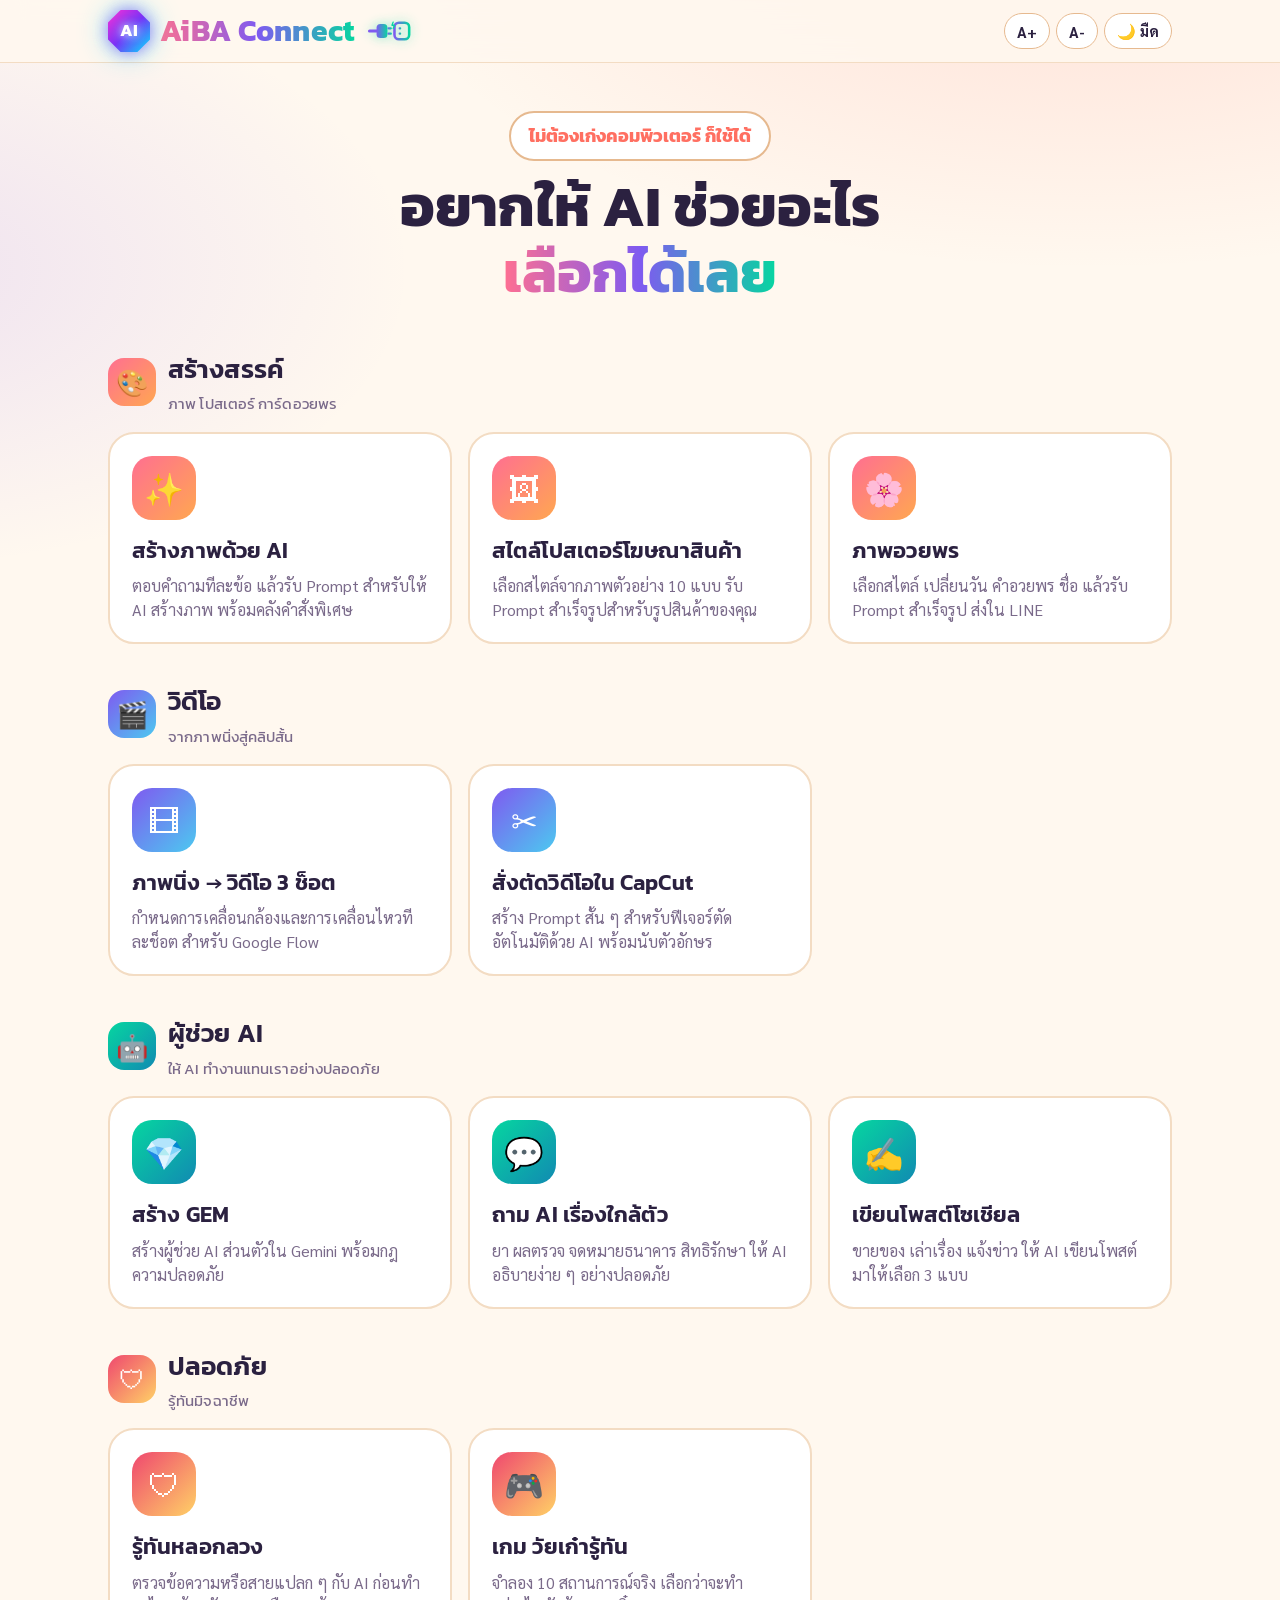
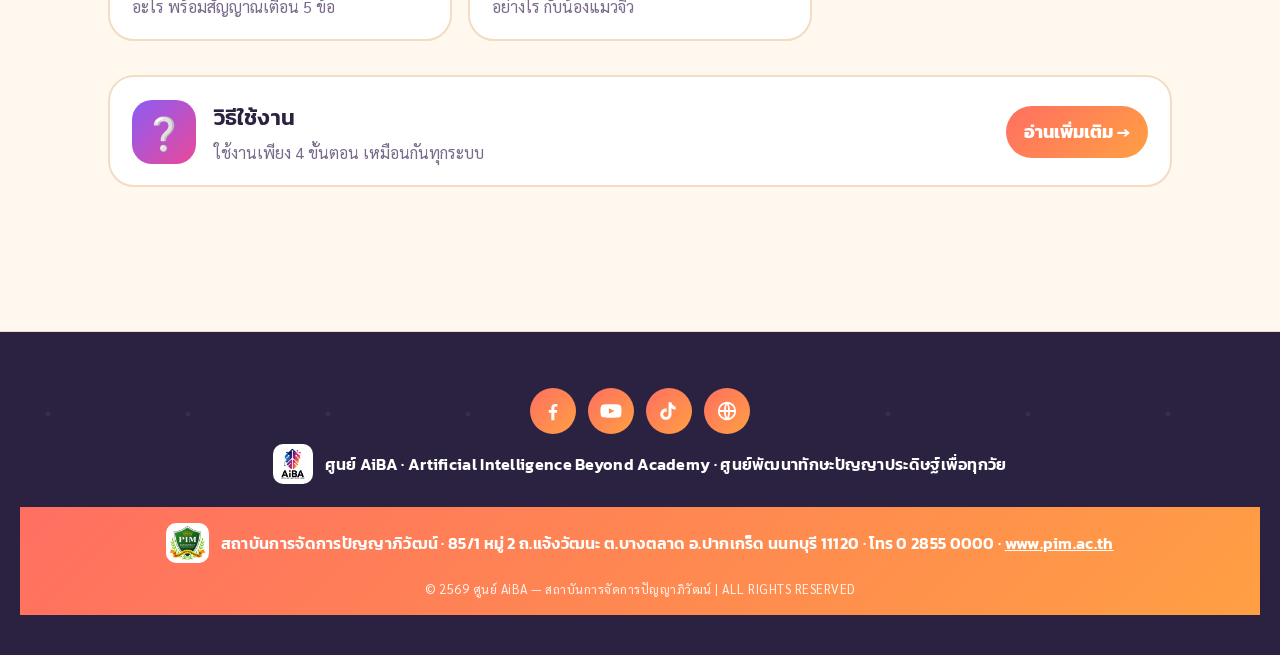
==== commit 688cc8d8: "Add files via upload" ====
--- a/index.html
+++ b/index.html
@@ -20,14 +20,19 @@
 <div class="bg-blobs">
 </div>
 <div class="topbar"><div class="topbar-inner">
-  <div style="display:flex;align-items:center;gap:10px"><span class="brand-glow"><div class="brand-icon" style="width:42px;height:42px;font-size:17px">AI</div></span><span class="brand-word">AiBA Connect</span><svg class="brand-link" viewBox="0 0 64 40" aria-hidden="true">
+  <div style="display:flex;align-items:center;gap:10px"><span class="brand-glow"><div class="brand-icon" style="width:42px;height:42px;font-size:17px">AI</div></span><span class="brand-word">AiBA Connect</span><svg class="brand-link" viewBox="0 0 72 40" aria-hidden="true">
   <defs><linearGradient id="bl-g" x1="0" x2="1"><stop offset="0" stop-color="#7f5af0"/><stop offset="1" stop-color="#06d6a0"/></linearGradient></defs>
-  <path d="M8 20a8 8 0 0 1 8-8h9" fill="none" stroke="url(#bl-g)" stroke-width="5" stroke-linecap="round"/>
-  <path d="M8 20a8 8 0 0 0 8 8h9" fill="none" stroke="url(#bl-g)" stroke-width="5" stroke-linecap="round"/>
-  <path d="M56 20a8 8 0 0 0-8-8h-9" fill="none" stroke="url(#bl-g)" stroke-width="5" stroke-linecap="round"/>
-  <path d="M56 20a8 8 0 0 1-8 8h-9" fill="none" stroke="url(#bl-g)" stroke-width="5" stroke-linecap="round"/>
-  <path d="M22 20h20" fill="none" stroke="url(#bl-g)" stroke-width="5" stroke-linecap="round" stroke-dasharray="4 6" class="brand-link-dash"/>
-  <circle cx="32" cy="20" r="4.5" fill="#06d6a0" class="brand-link-dot"/>
+  <!-- ปลั๊ก (ซ้าย) -->
+  <path d="M4 20h12" stroke="#7f5af0" stroke-width="5" stroke-linecap="round" fill="none"/>
+  <rect x="15" y="9" width="17" height="22" rx="6" fill="url(#bl-g)"/>
+  <rect x="32" y="14" width="7" height="3.5" rx="1.75" fill="url(#bl-g)"/>
+  <rect x="32" y="22.5" width="7" height="3.5" rx="1.75" fill="url(#bl-g)"/>
+  <!-- เต้ารับ (ขวา) -->
+  <rect x="43" y="7" width="23" height="26" rx="7" fill="none" stroke="url(#bl-g)" stroke-width="4"/>
+  <rect x="49.5" y="14" width="4" height="3.5" rx="1.5" fill="url(#bl-g)" class="brand-plug-hole"/>
+  <rect x="49.5" y="22.5" width="4" height="3.5" rx="1.5" fill="url(#bl-g)" class="brand-plug-hole"/>
+  <!-- ประกายไฟ -->
+  <path d="M41 6l-2 5h4l-2 5" fill="none" stroke="#06d6a0" stroke-width="2" stroke-linecap="round" stroke-linejoin="round" class="brand-spark"/>
 </svg></div>
   <div class="topbar-title"></div>
   <div class="topbar-tools">
--- a/style.css
+++ b/style.css
@@ -715,10 +715,8 @@
     body.dark .ws-box { background: var(--surface); }
     @media (max-width: 800px) { .ws-grid, .ws-secure-list { grid-template-columns: 1fr; } .ws-check-badge { margin-left: 0; } }
 
-    /* ---------- BRAND LINK ICON ---------- */
-    .brand-link { width: 44px; height: 28px; margin-left: 6px; vertical-align: middle; overflow: visible; filter: drop-shadow(0 0 6px rgba(6,214,160,.45)); }
-    .brand-link-dash { animation: brand-flow 1.2s linear infinite; }
-    .brand-link-dot { animation: brand-pulse 1.6s ease-in-out infinite; transform-origin: 32px 20px; }
-    @keyframes brand-flow { to { stroke-dashoffset: -20; } }
-    @keyframes brand-pulse { 0%,100% { transform: scale(1); opacity: 1; } 50% { transform: scale(1.5); opacity: .55; } }
-    @media (prefers-reduced-motion: reduce) { .brand-link-dash, .brand-link-dot { animation: none; } }
+    /* ---------- BRAND PLUG ICON ---------- */
+    .brand-link { width: 46px; height: 26px; margin-left: 2px; vertical-align: -3px; overflow: visible; filter: drop-shadow(0 0 6px rgba(6,214,160,.45)); }
+    .brand-spark { animation: brand-spark 1.8s ease-in-out infinite; transform-origin: 41px 11px; }
+    @keyframes brand-spark { 0%,60%,100% { opacity: 0; transform: scale(.6); } 70%,90% { opacity: 1; transform: scale(1); } }
+    @media (prefers-reduced-motion: reduce) { .brand-spark { animation: none; opacity: 1; } }
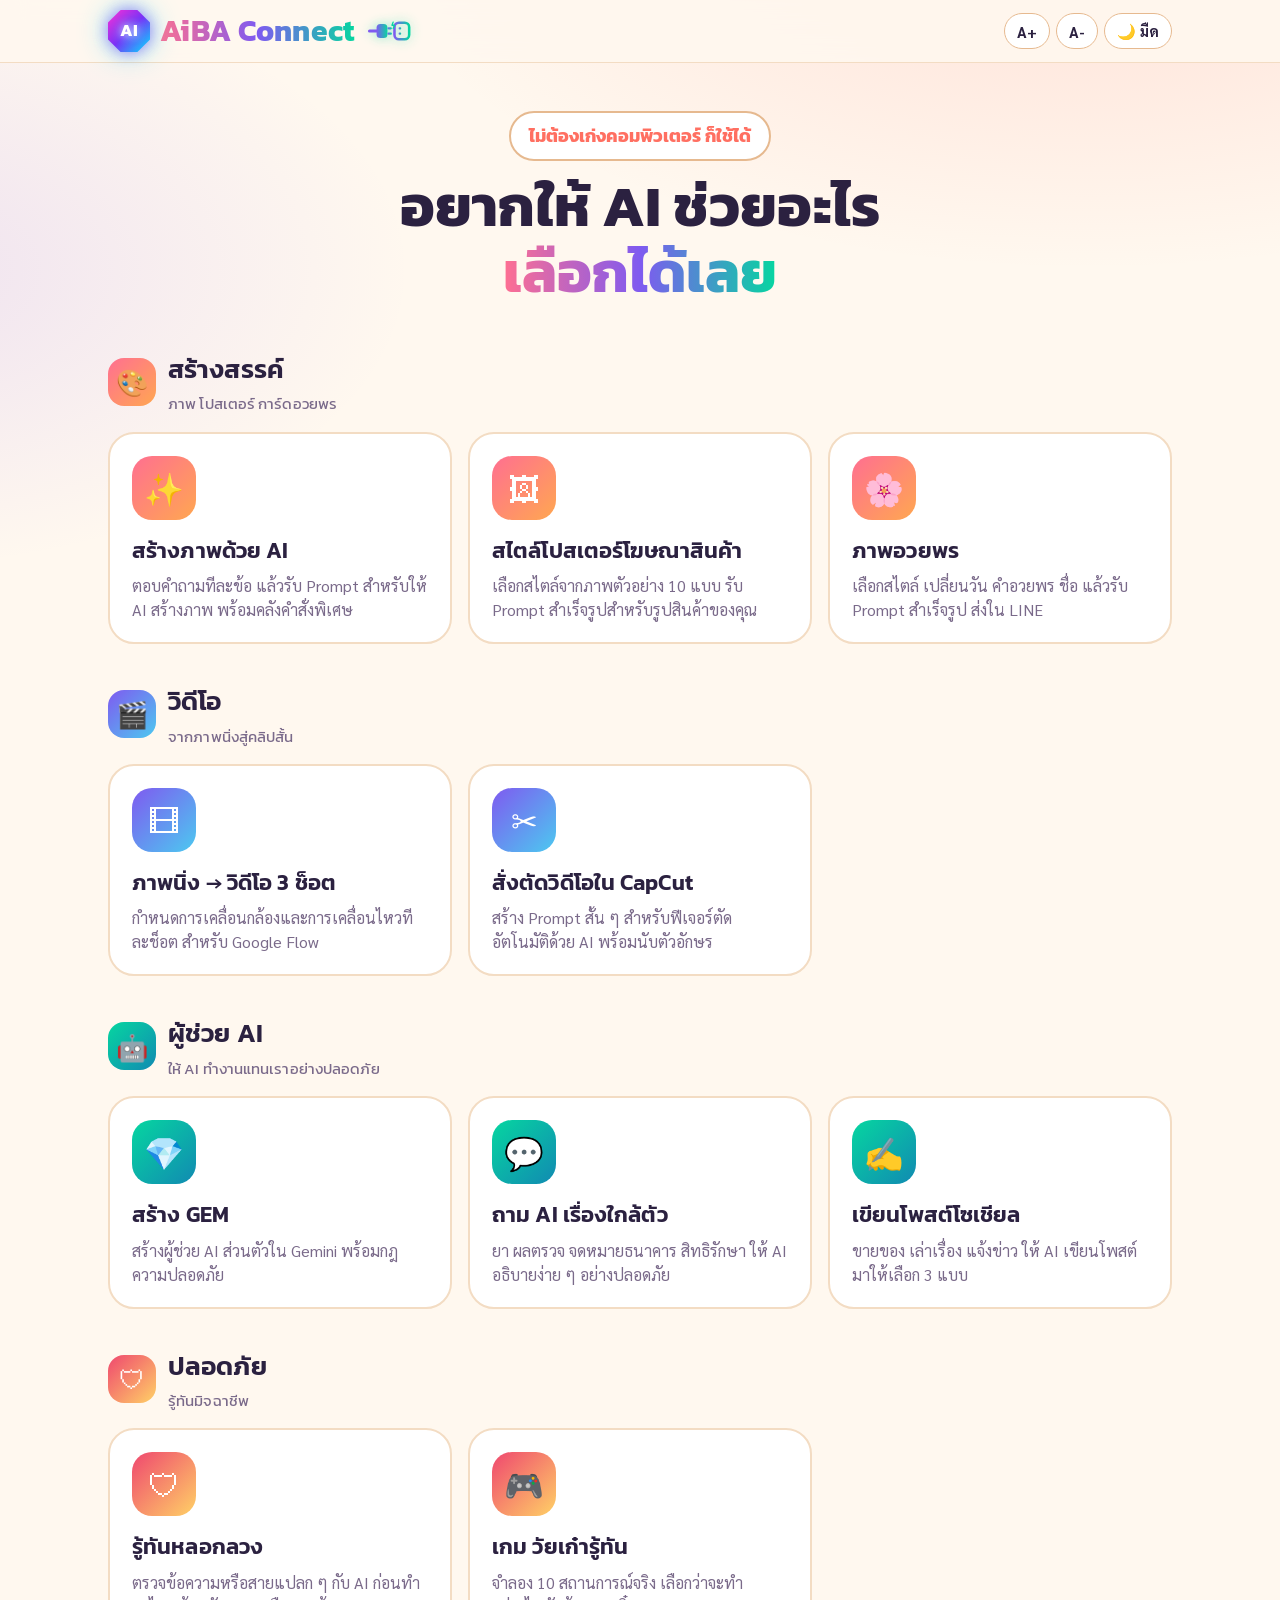
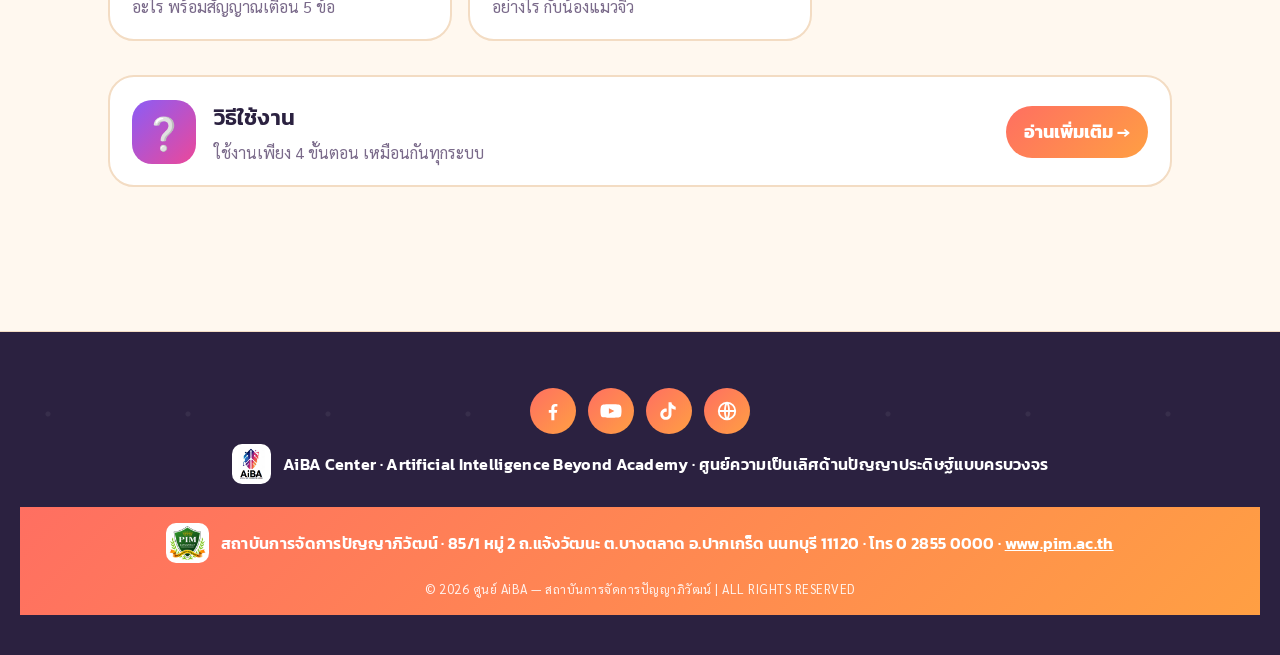
==== commit eb941c7a: "Update index.html" ====
--- a/index.html
+++ b/index.html
@@ -3,7 +3,7 @@
 <head>
 <meta charset="UTF-8">
 <meta name="viewport" content="width=device-width, initial-scale=1.0">
-<title>AiBA Connect — ฉบับใช้ง่ายสำหรับทุกคน</title>
+<title>AiBA Connect — AI สำหรับทุกคน</title>
 <meta name="theme-color" content="#ff6f61">
 <meta name="application-name" content="AiBA Connect">
 <meta name="apple-mobile-web-app-title" content="AiBA Connect">
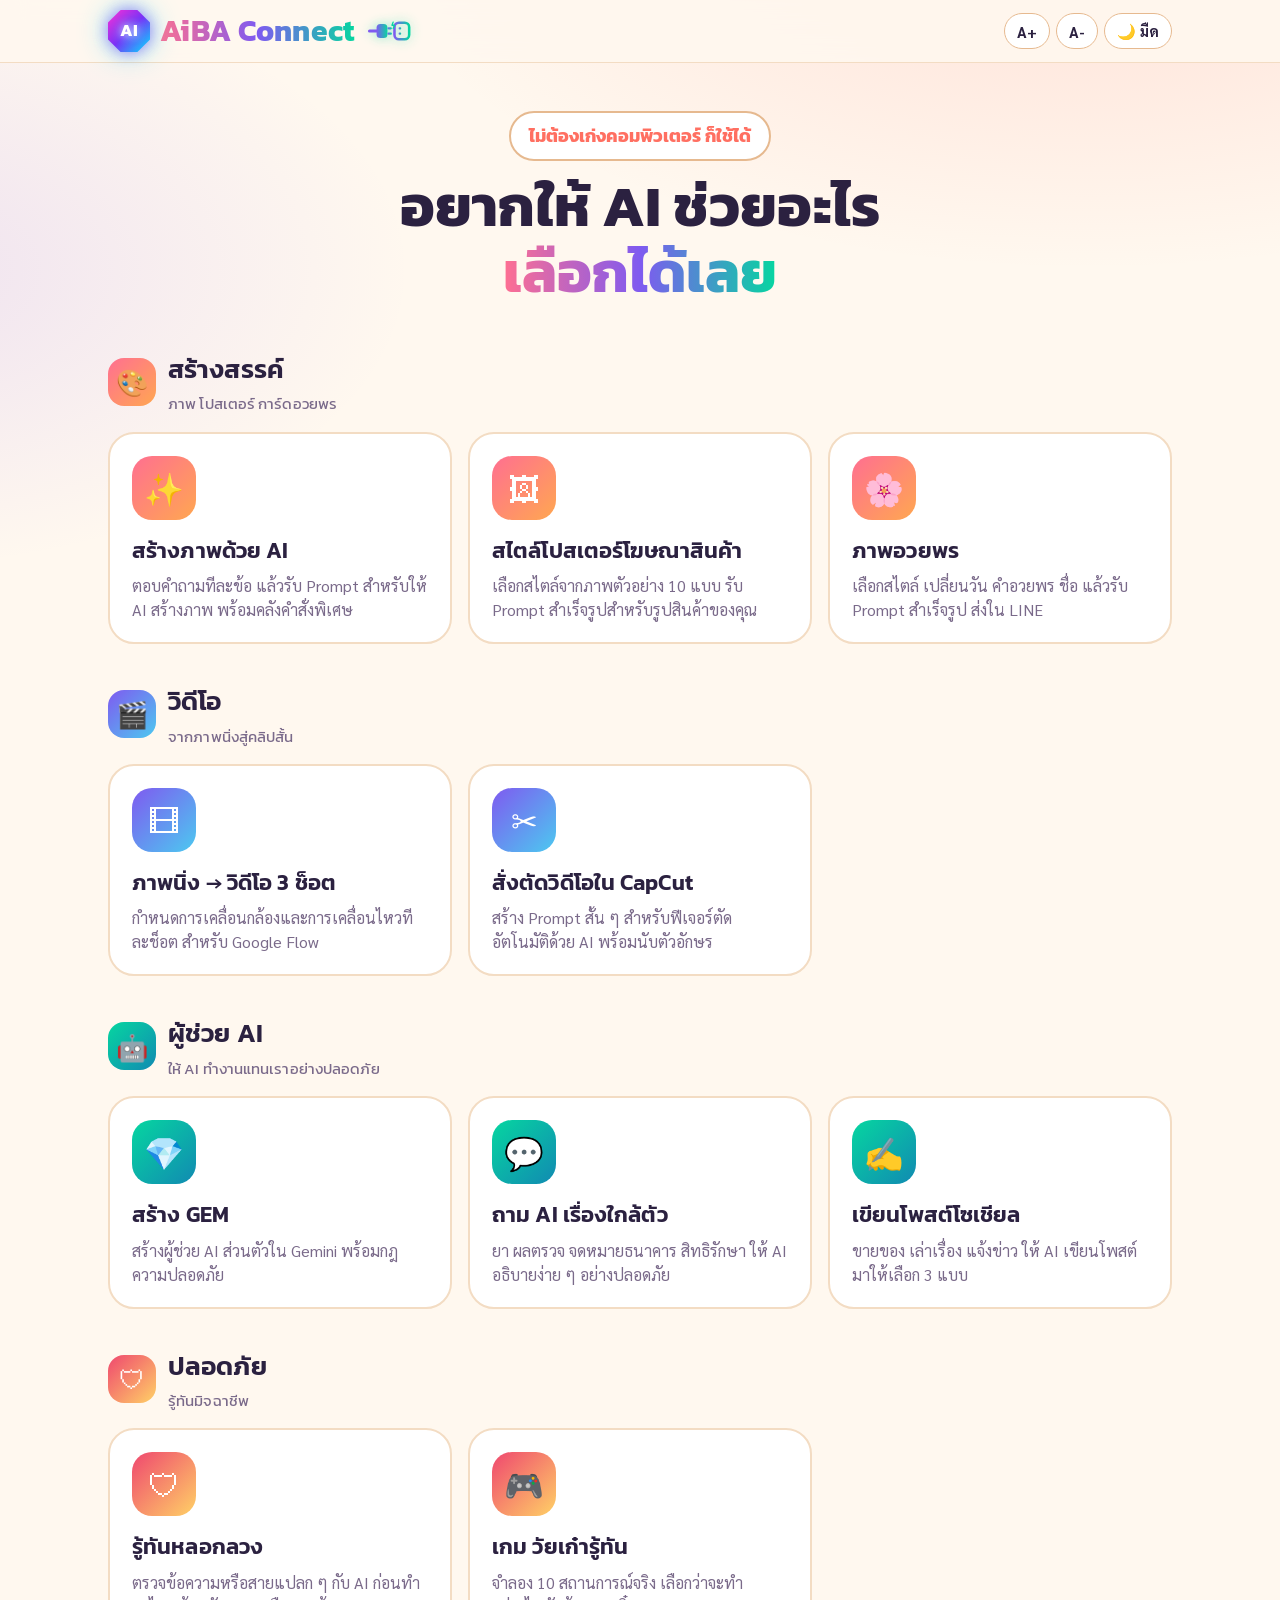
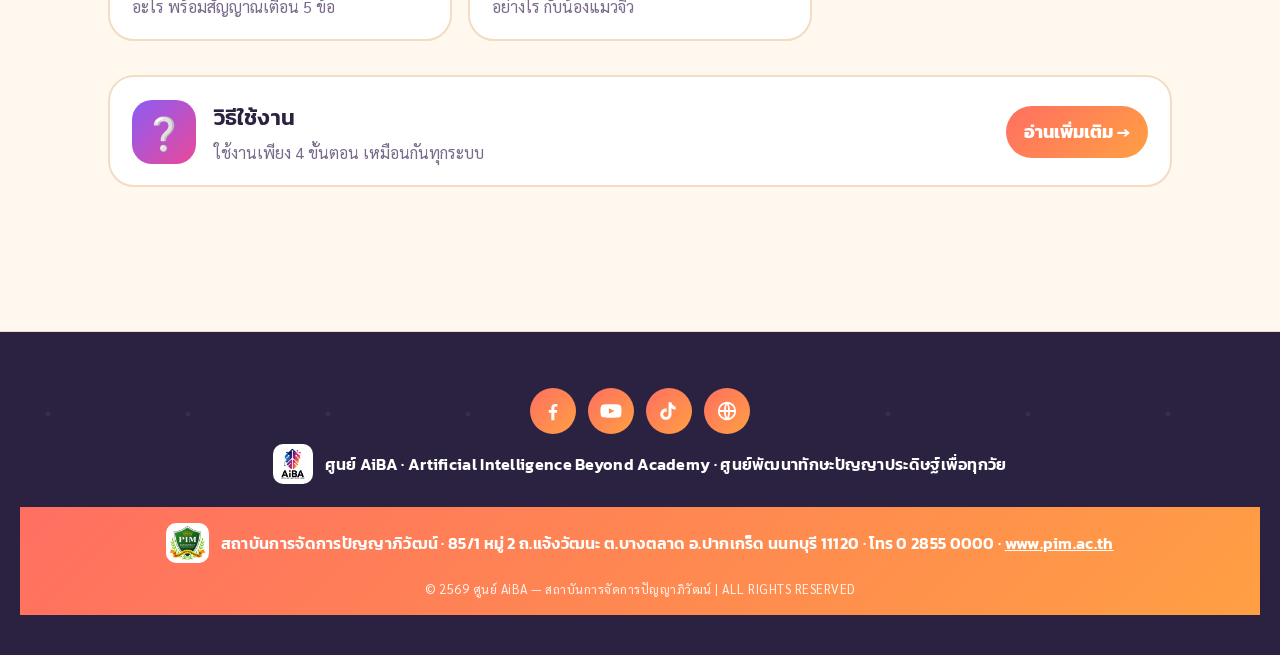
==== commit 515ab6aa: "Add files via upload" ====
--- a/index.html
+++ b/index.html
@@ -3,7 +3,7 @@
 <head>
 <meta charset="UTF-8">
 <meta name="viewport" content="width=device-width, initial-scale=1.0">
-<title>AiBA Connect — AI สำหรับทุกคน</title>
+<title>AiBA Connect — ฉบับใช้ง่ายสำหรับทุกคน</title>
 <meta name="theme-color" content="#ff6f61">
 <meta name="application-name" content="AiBA Connect">
 <meta name="apple-mobile-web-app-title" content="AiBA Connect">
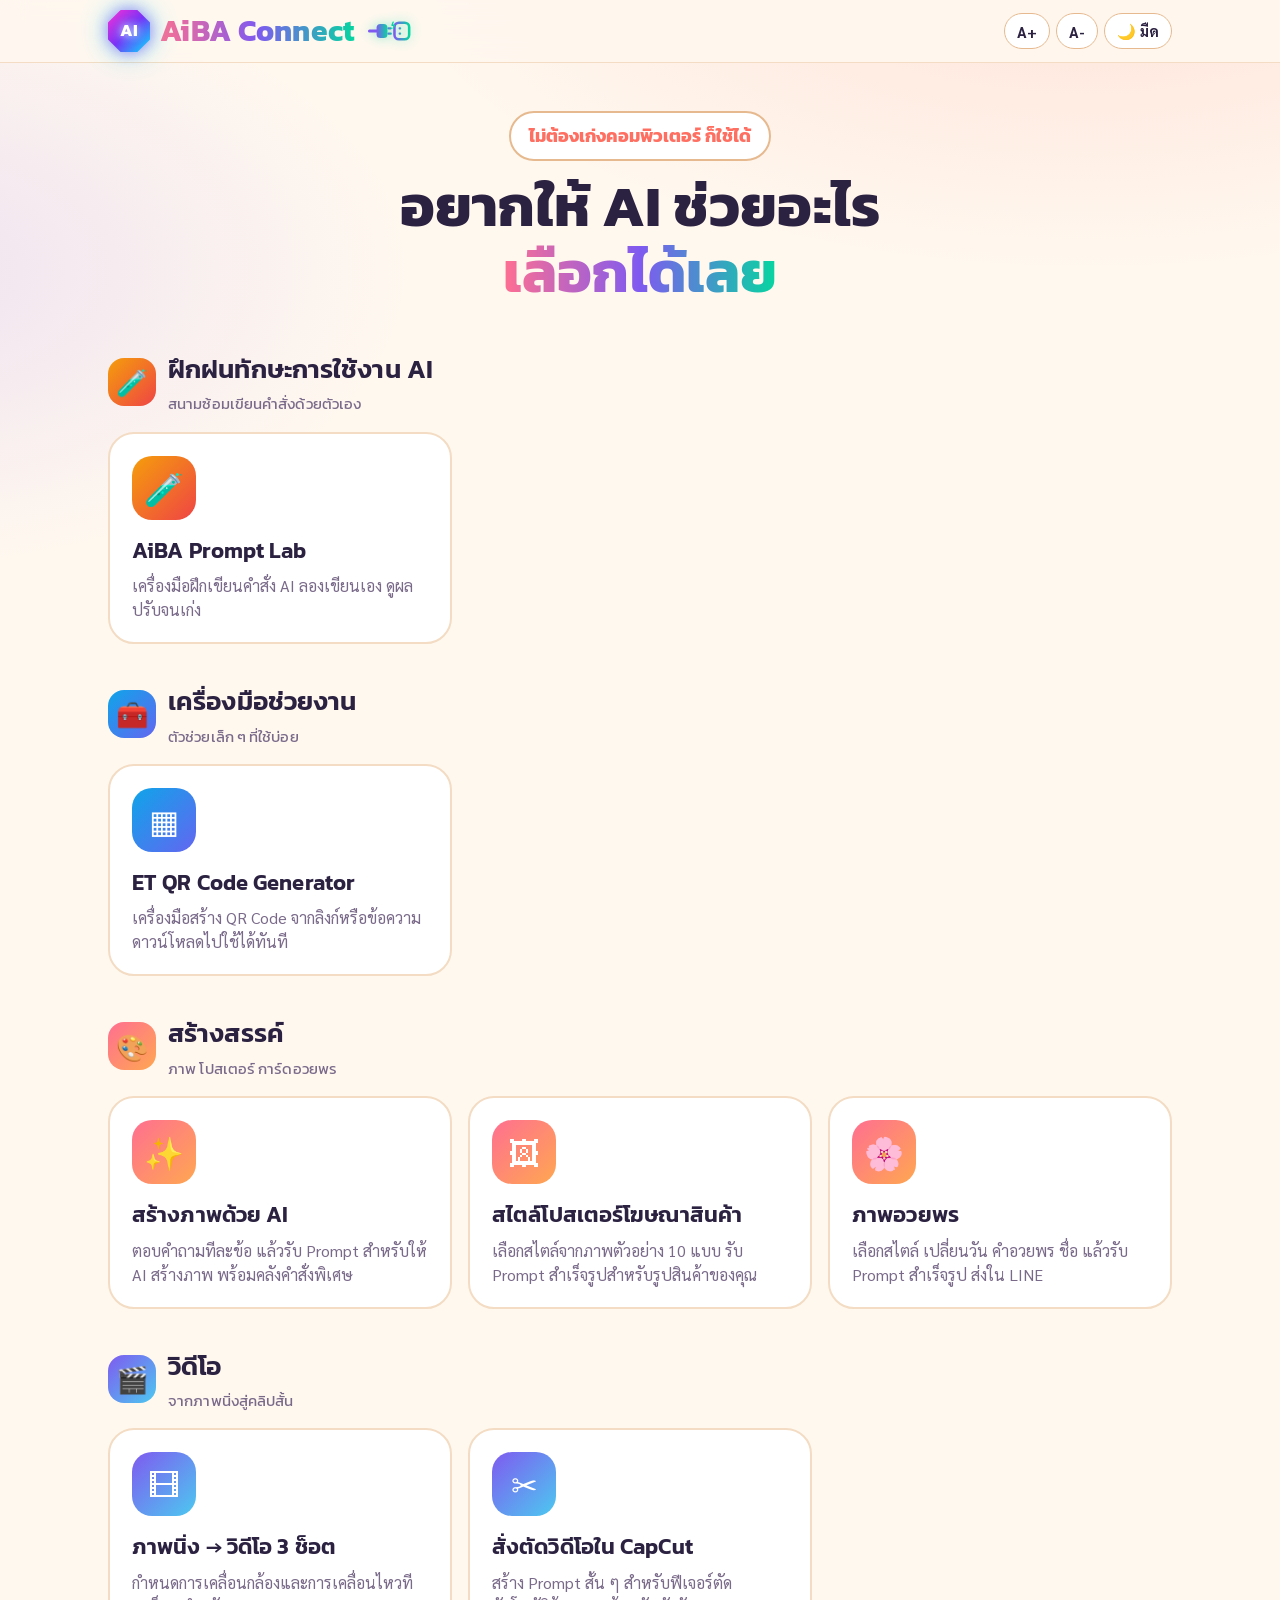
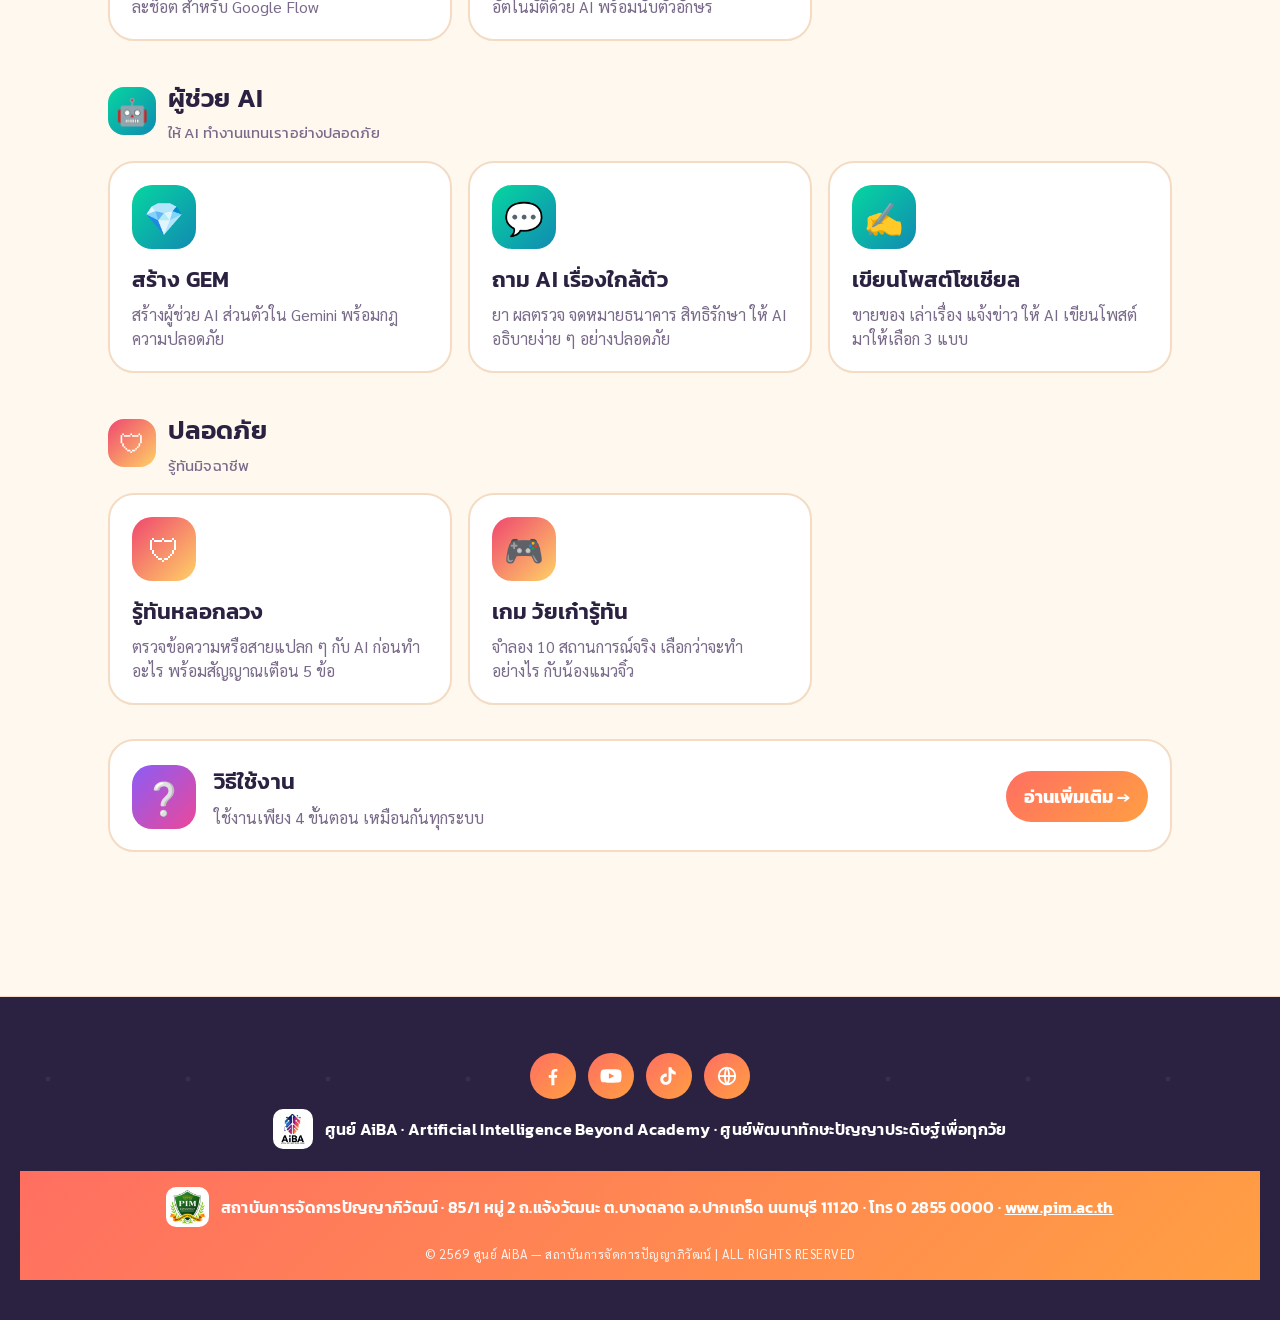
==== commit 09956849: "Update index.html" ====
--- a/index.html
+++ b/index.html
@@ -3,7 +3,7 @@
 <head>
 <meta charset="UTF-8">
 <meta name="viewport" content="width=device-width, initial-scale=1.0">
-<title>AiBA Connect — ฉบับใช้ง่ายสำหรับทุกคน</title>
+<title>AiBA Connect — AI สำหรับทุกคน</title>
 <meta name="theme-color" content="#ff6f61">
 <meta name="application-name" content="AiBA Connect">
 <meta name="apple-mobile-web-app-title" content="AiBA Connect">
@@ -15,6 +15,11 @@
 <link rel="preconnect" href="https://fonts.googleapis.com">
 <link href="https://fonts.googleapis.com/css2?family=Kanit:wght@500;600;700&family=Sarabun:wght@400;500;700&display=swap" rel="stylesheet">
 <link rel="stylesheet" href="style.css?v=20260926">
+<style>
+  /* สีหมวดใหม่ 2 หมวด (ใส่ไว้ในหน้านี้ ไม่ต้องแก้ style.css) */
+  .cat-lab  { background: linear-gradient(135deg, #f59e0b, #ef4444); }
+  .cat-tool { background: linear-gradient(135deg, #0ea5e9, #6366f1); }
+</style>
 </head>
 <body class="home-body">
 <div class="bg-blobs">
@@ -50,6 +55,20 @@
 <main class="home">
 
   <div class="home-cat">
+    <div class="home-cat-head"><div class="ic cat-lab">🧪</div><h2>ฝึกฝนทักษะการใช้งาน AI<small>สนามซ้อมเขียนคำสั่งด้วยตัวเอง</small></h2></div>
+    <div class="tiles">
+      <a class="tile" href="https://wtkworking.github.io/Prompt-Lab/" target="_blank" rel="noopener"><div class="ic cat-lab">🧪</div><div><h3>AiBA Prompt Lab</h3><p>เครื่องมือฝึกเขียนคำสั่ง AI ลองเขียนเอง ดูผล ปรับจนเก่ง</p></div><span class="go">เปิด ↗</span></a>
+    </div>
+  </div>
+
+  <div class="home-cat">
+    <div class="home-cat-head"><div class="ic cat-tool">🧰</div><h2>เครื่องมือช่วยงาน<small>ตัวช่วยเล็ก ๆ ที่ใช้บ่อย</small></h2></div>
+    <div class="tiles">
+      <a class="tile" href="https://qr-code-generator-nu-drab.vercel.app/" target="_blank" rel="noopener"><div class="ic cat-tool">▦</div><div><h3>ET QR Code Generator</h3><p>เครื่องมือสร้าง QR Code จากลิงก์หรือข้อความ ดาวน์โหลดไปใช้ได้ทันที</p></div><span class="go">เปิด ↗</span></a>
+    </div>
+  </div>
+
+  <div class="home-cat">
     <div class="home-cat-head"><div class="ic cat-create">🎨</div><h2>สร้างสรรค์<small>ภาพ โปสเตอร์ การ์ดอวยพร</small></h2></div>
     <div class="tiles"><a class="tile" href="page-image.html"><div class="ic cat-create">✨</div><div><h3>สร้างภาพด้วย AI</h3><p>ตอบคำถามทีละข้อ แล้วรับ Prompt สำหรับให้ AI สร้างภาพ พร้อมคลังคำสั่งพิเศษ</p></div><span class="go">เริ่ม →</span></a><a class="tile" href="page-poster.html"><div class="ic cat-create">🖼</div><div><h3>สไตล์โปสเตอร์โฆษณาสินค้า</h3><p>เลือกสไตล์จากภาพตัวอย่าง 10 แบบ รับ Prompt สำเร็จรูปสำหรับรูปสินค้าของคุณ</p></div><span class="go">เริ่ม →</span></a><a class="tile" href="page-greeting.html"><div class="ic cat-create">🌸</div><div><h3>ภาพอวยพร</h3><p>เลือกสไตล์ เปลี่ยนวัน คำอวยพร ชื่อ แล้วรับ Prompt สำเร็จรูป ส่งใน LINE</p></div><span class="go">เริ่ม →</span></a></div>
   </div>
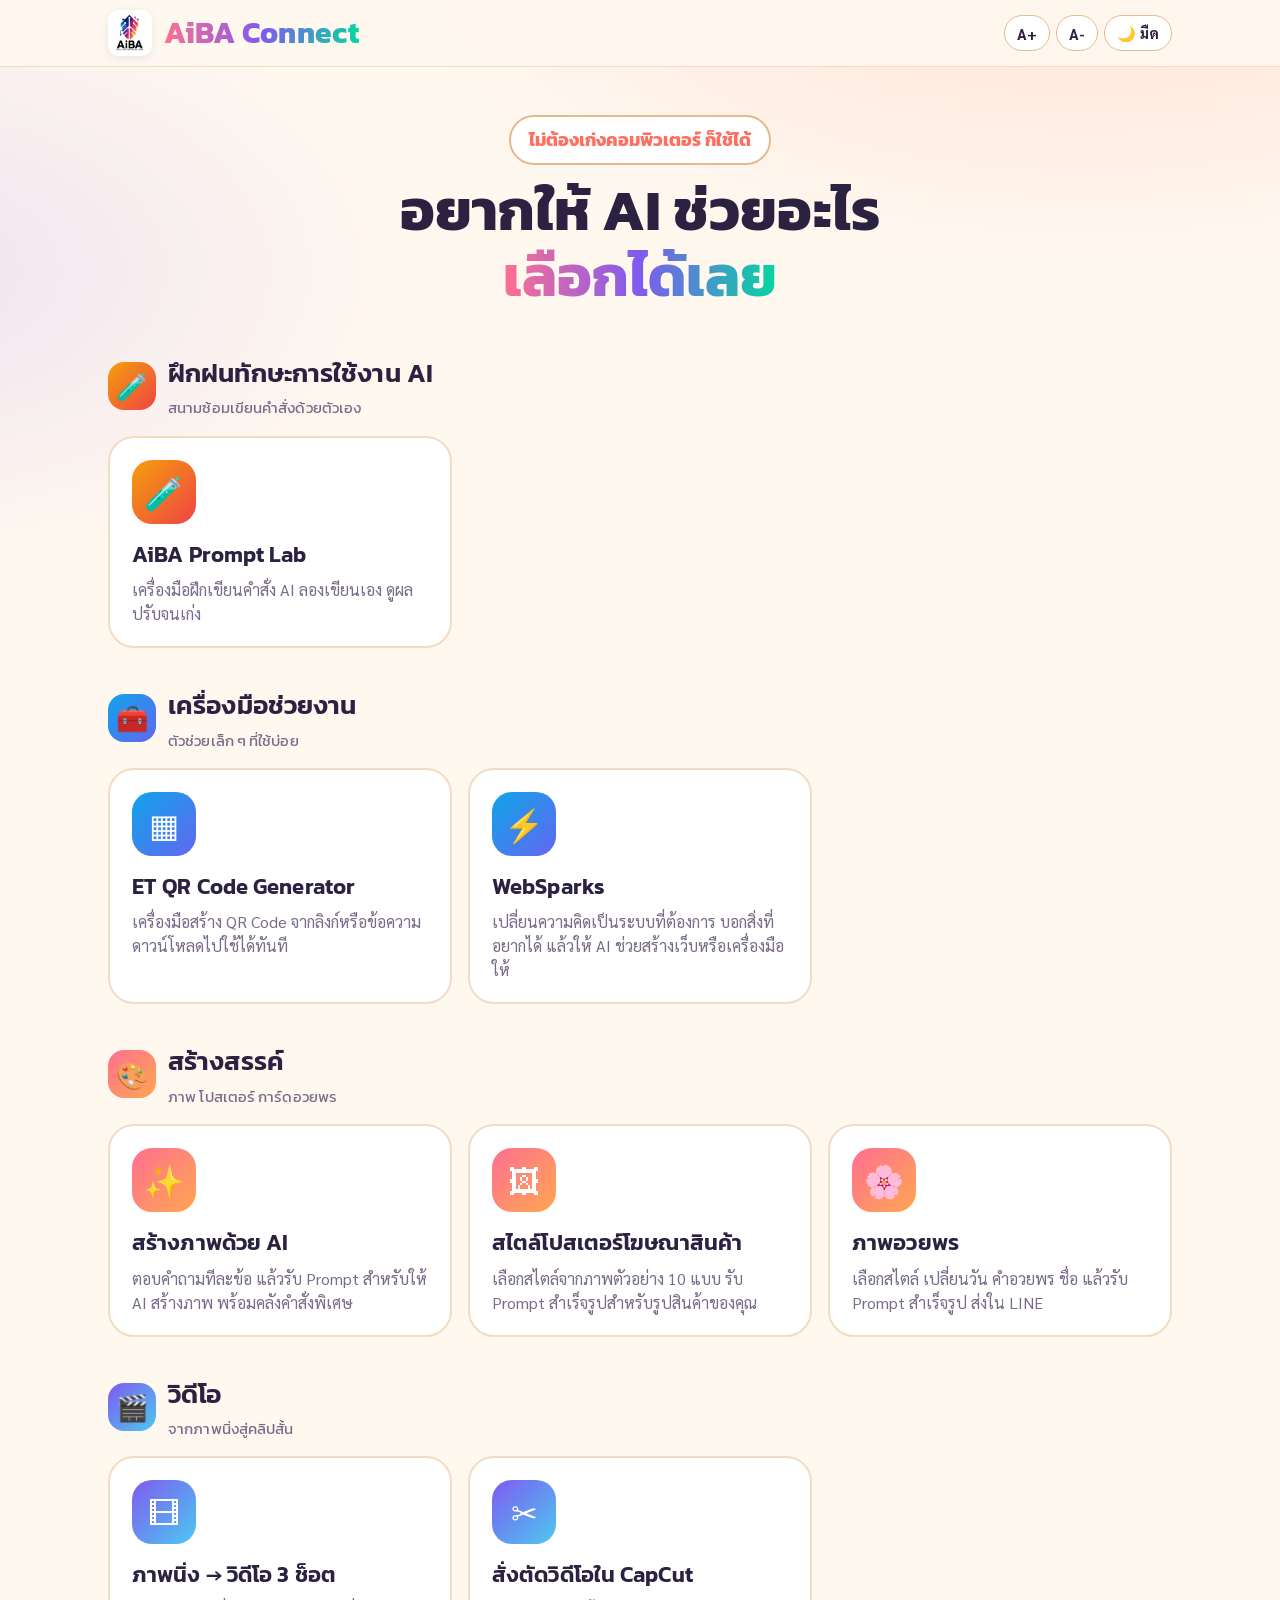
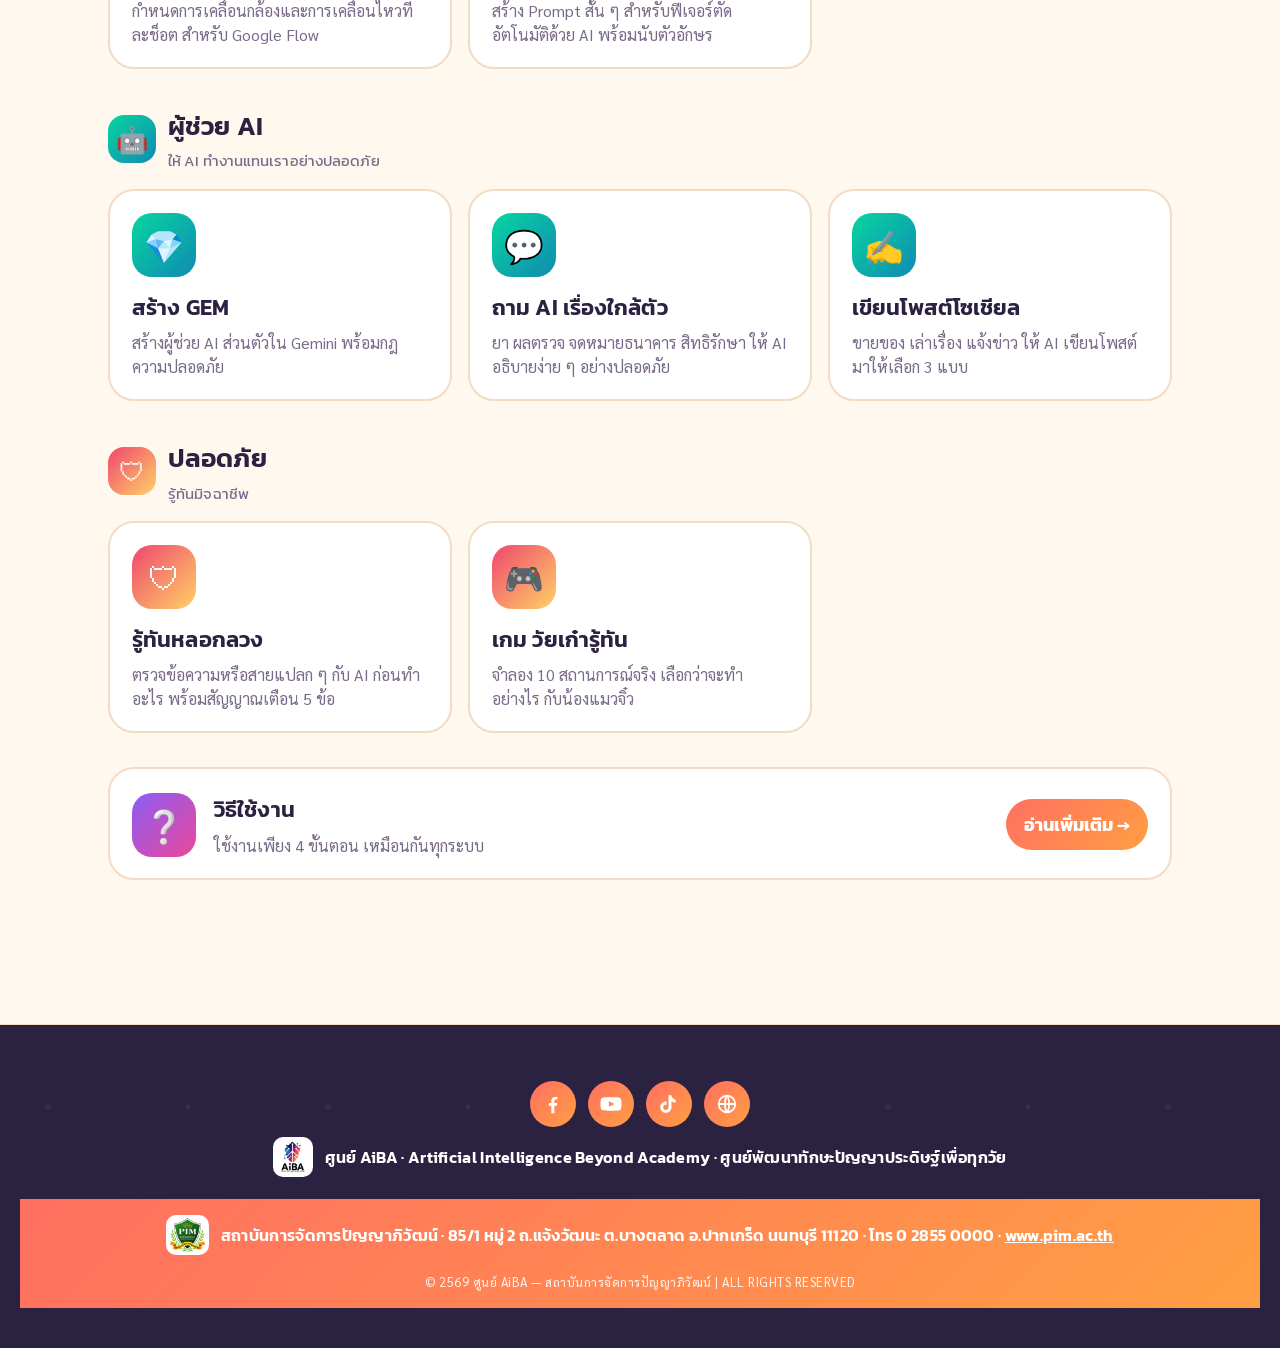
==== commit 5f9e48ed: "Add files via upload" ====
--- a/index.html
+++ b/index.html
@@ -4,7 +4,7 @@
 <meta charset="UTF-8">
 <meta name="viewport" content="width=device-width, initial-scale=1.0">
 <title>AiBA Connect — AI สำหรับทุกคน</title>
-<meta name="theme-color" content="#ff6f61">
+<meta name="theme-color" content="#ffffff">
 <meta name="application-name" content="AiBA Connect">
 <meta name="apple-mobile-web-app-title" content="AiBA Connect">
 <meta name="apple-mobile-web-app-capable" content="yes">
@@ -25,20 +25,7 @@
 <div class="bg-blobs">
 </div>
 <div class="topbar"><div class="topbar-inner">
-  <div style="display:flex;align-items:center;gap:10px"><span class="brand-glow"><div class="brand-icon" style="width:42px;height:42px;font-size:17px">AI</div></span><span class="brand-word">AiBA Connect</span><svg class="brand-link" viewBox="0 0 72 40" aria-hidden="true">
-  <defs><linearGradient id="bl-g" x1="0" x2="1"><stop offset="0" stop-color="#7f5af0"/><stop offset="1" stop-color="#06d6a0"/></linearGradient></defs>
-  <!-- ปลั๊ก (ซ้าย) -->
-  <path d="M4 20h12" stroke="#7f5af0" stroke-width="5" stroke-linecap="round" fill="none"/>
-  <rect x="15" y="9" width="17" height="22" rx="6" fill="url(#bl-g)"/>
-  <rect x="32" y="14" width="7" height="3.5" rx="1.75" fill="url(#bl-g)"/>
-  <rect x="32" y="22.5" width="7" height="3.5" rx="1.75" fill="url(#bl-g)"/>
-  <!-- เต้ารับ (ขวา) -->
-  <rect x="43" y="7" width="23" height="26" rx="7" fill="none" stroke="url(#bl-g)" stroke-width="4"/>
-  <rect x="49.5" y="14" width="4" height="3.5" rx="1.5" fill="url(#bl-g)" class="brand-plug-hole"/>
-  <rect x="49.5" y="22.5" width="4" height="3.5" rx="1.5" fill="url(#bl-g)" class="brand-plug-hole"/>
-  <!-- ประกายไฟ -->
-  <path d="M41 6l-2 5h4l-2 5" fill="none" stroke="#06d6a0" stroke-width="2" stroke-linecap="round" stroke-linejoin="round" class="brand-spark"/>
-</svg></div>
+  <a href="index.html" style="display:flex;align-items:center;gap:12px;text-decoration:none"><img src="logo-aiba.png" alt="AiBA" style="height:46px;width:auto;background:#fff;border-radius:10px;padding:3px 6px;box-shadow:0 2px 8px rgba(0,0,0,.08)"><span class="brand-word">AiBA Connect</span></a>
   <div class="topbar-title"></div>
   <div class="topbar-tools">
     <button onclick="changeFontSize(1)" title="เพิ่มขนาดตัวอักษร">A+</button>
@@ -65,6 +52,7 @@
     <div class="home-cat-head"><div class="ic cat-tool">🧰</div><h2>เครื่องมือช่วยงาน<small>ตัวช่วยเล็ก ๆ ที่ใช้บ่อย</small></h2></div>
     <div class="tiles">
       <a class="tile" href="https://qr-code-generator-nu-drab.vercel.app/" target="_blank" rel="noopener"><div class="ic cat-tool">▦</div><div><h3>ET QR Code Generator</h3><p>เครื่องมือสร้าง QR Code จากลิงก์หรือข้อความ ดาวน์โหลดไปใช้ได้ทันที</p></div><span class="go">เปิด ↗</span></a>
+      <a class="tile" href="https://wtkworking.github.io/WebBuilder/" target="_blank" rel="noopener"><div class="ic cat-tool">⚡</div><div><h3>WebSparks</h3><p>เปลี่ยนความคิดเป็นระบบที่ต้องการ บอกสิ่งที่อยากได้ แล้วให้ AI ช่วยสร้างเว็บหรือเครื่องมือให้</p></div><span class="go">เปิด ↗</span></a>
     </div>
   </div>
 
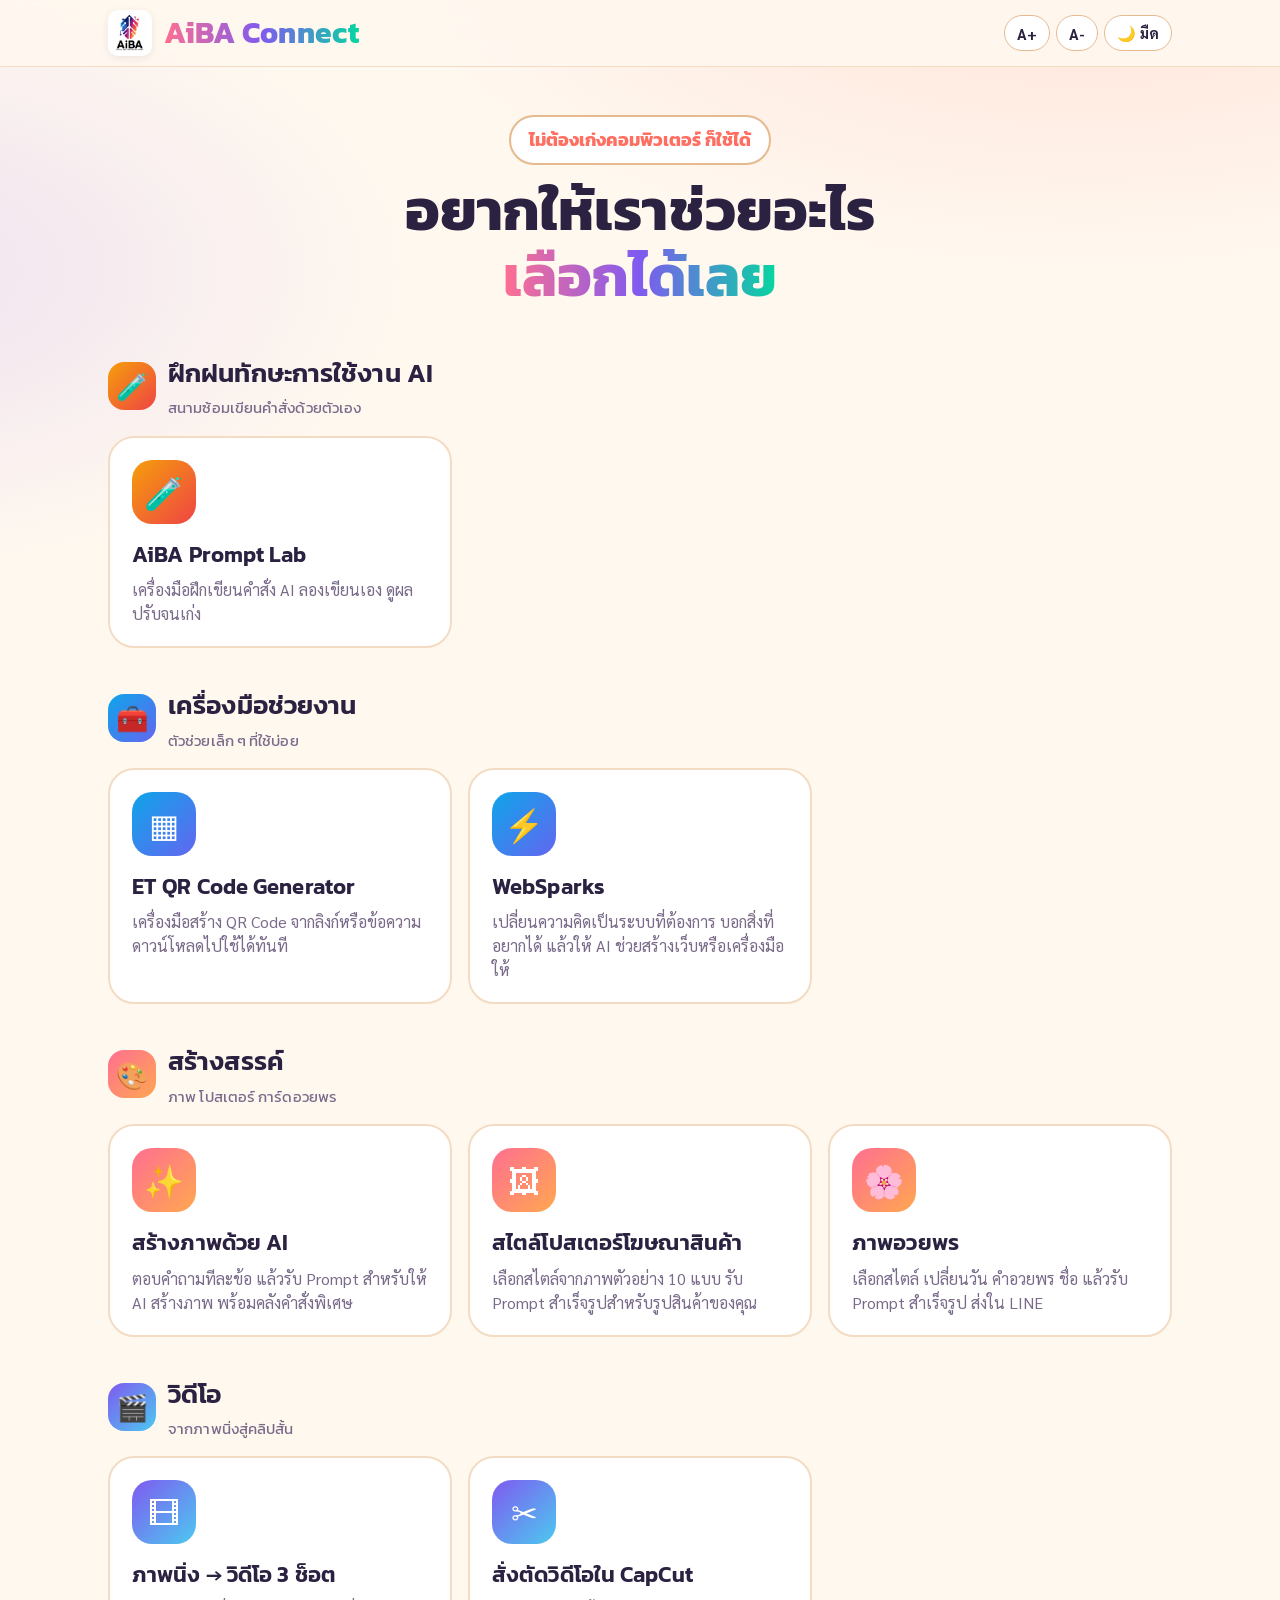
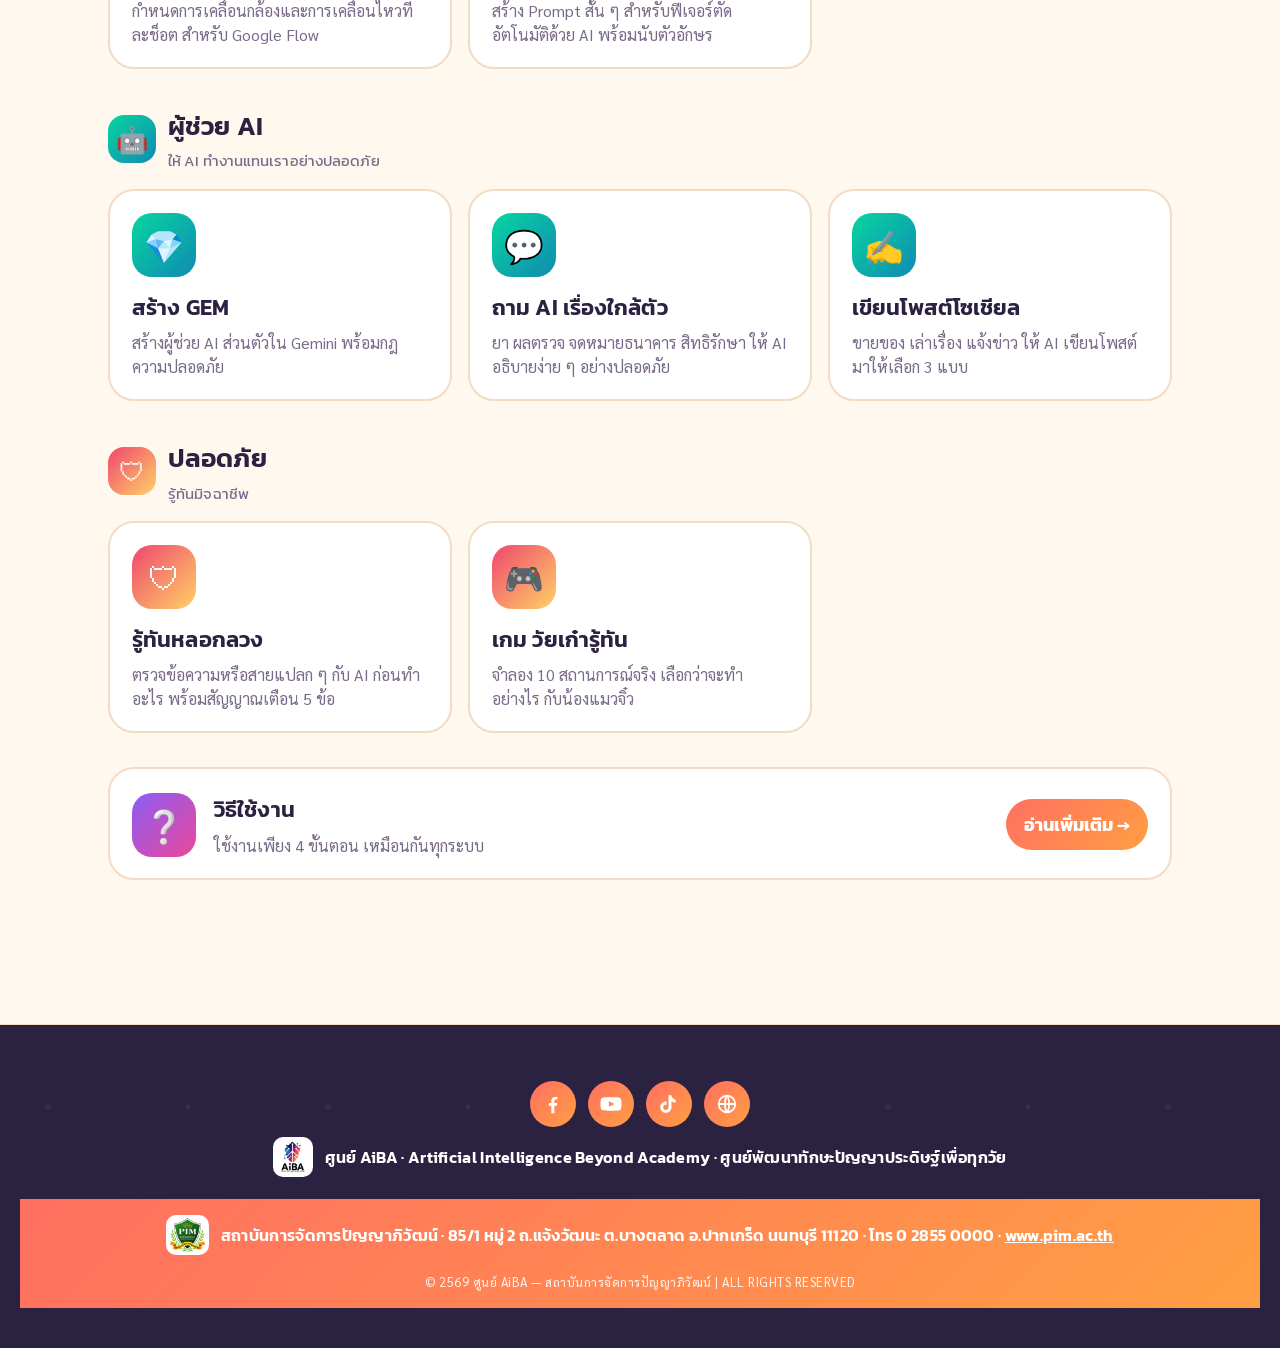
==== commit 88392ed3: "Update index.html" ====
--- a/index.html
+++ b/index.html
@@ -36,7 +36,7 @@
 
 <section class="home-hero">
   <span class="home-badge">ไม่ต้องเก่งคอมพิวเตอร์ ก็ใช้ได้</span>
-  <h1>อยากให้ AI ช่วยอะไร<br><span>เลือกได้เลย</span></h1>
+  <h1>อยากให้เราช่วยอะไร<br><span>เลือกได้เลย</span></h1>
 </section>
 
 <main class="home">
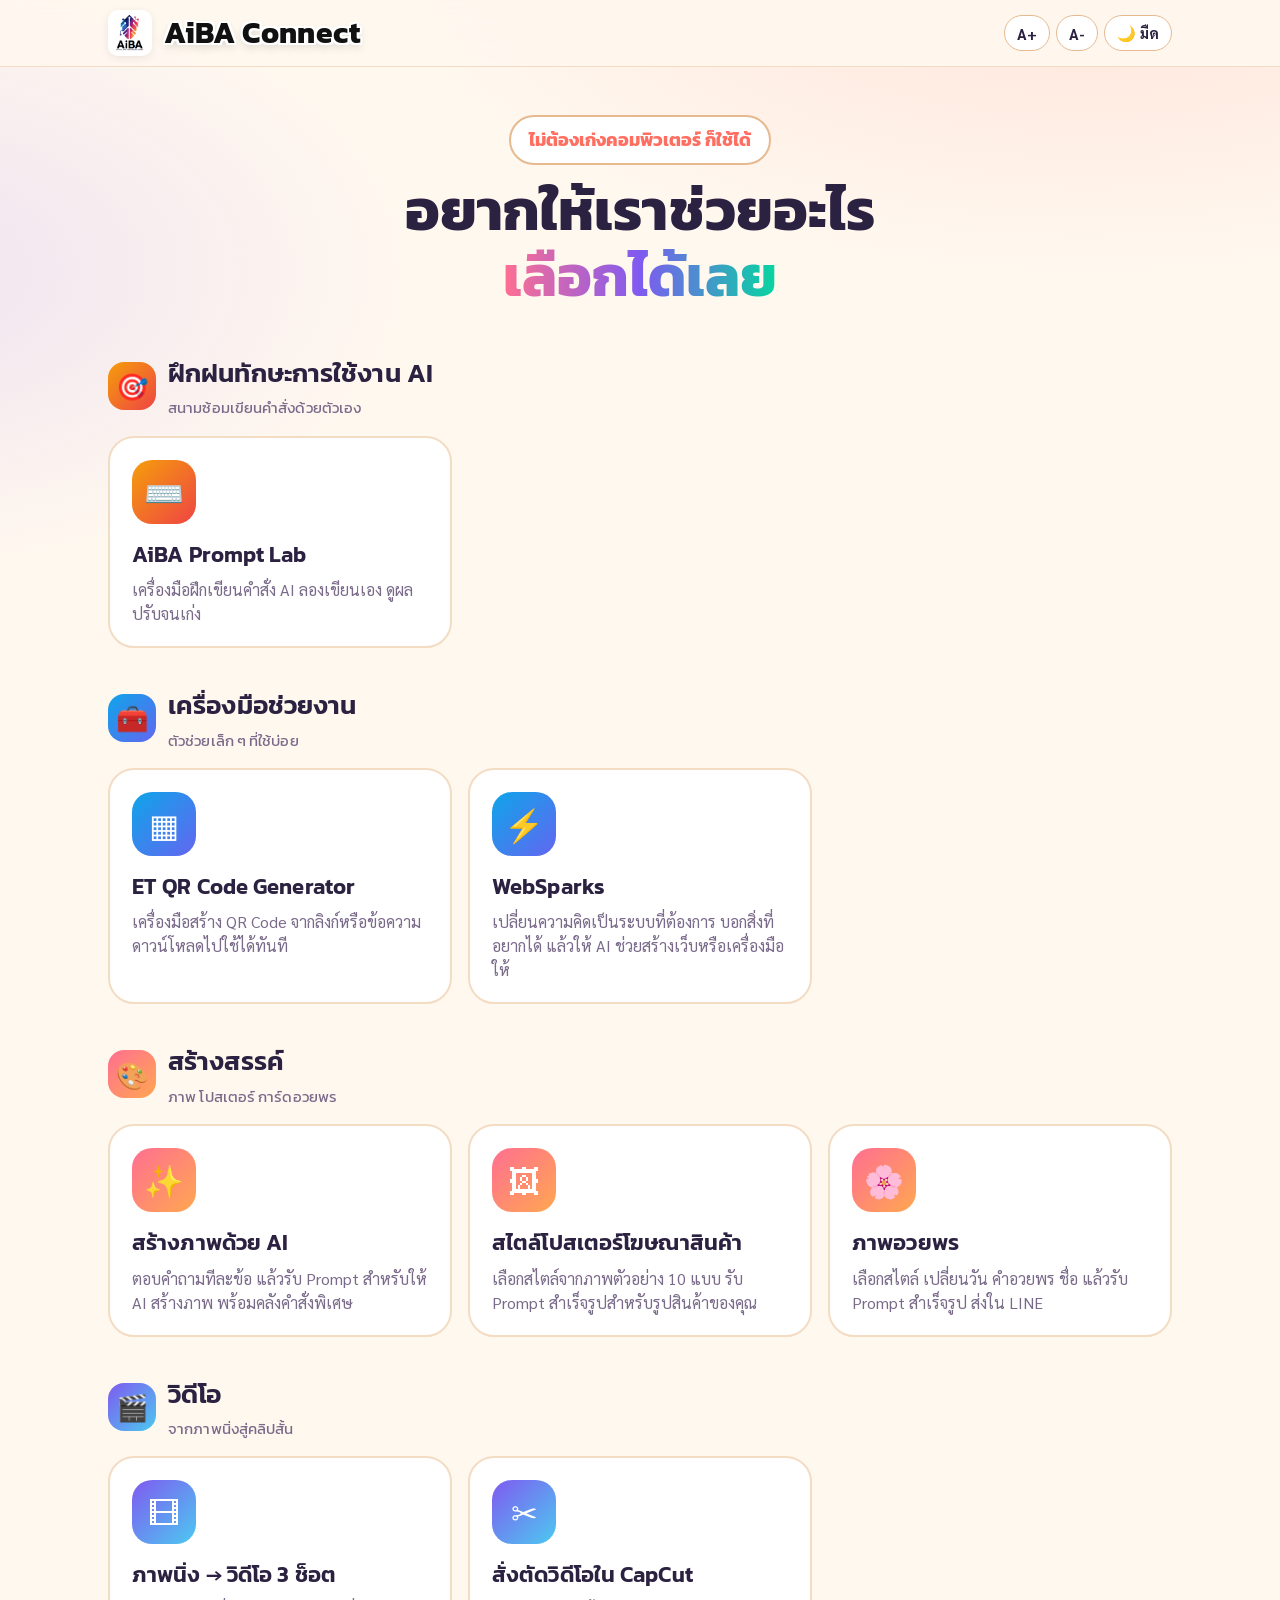
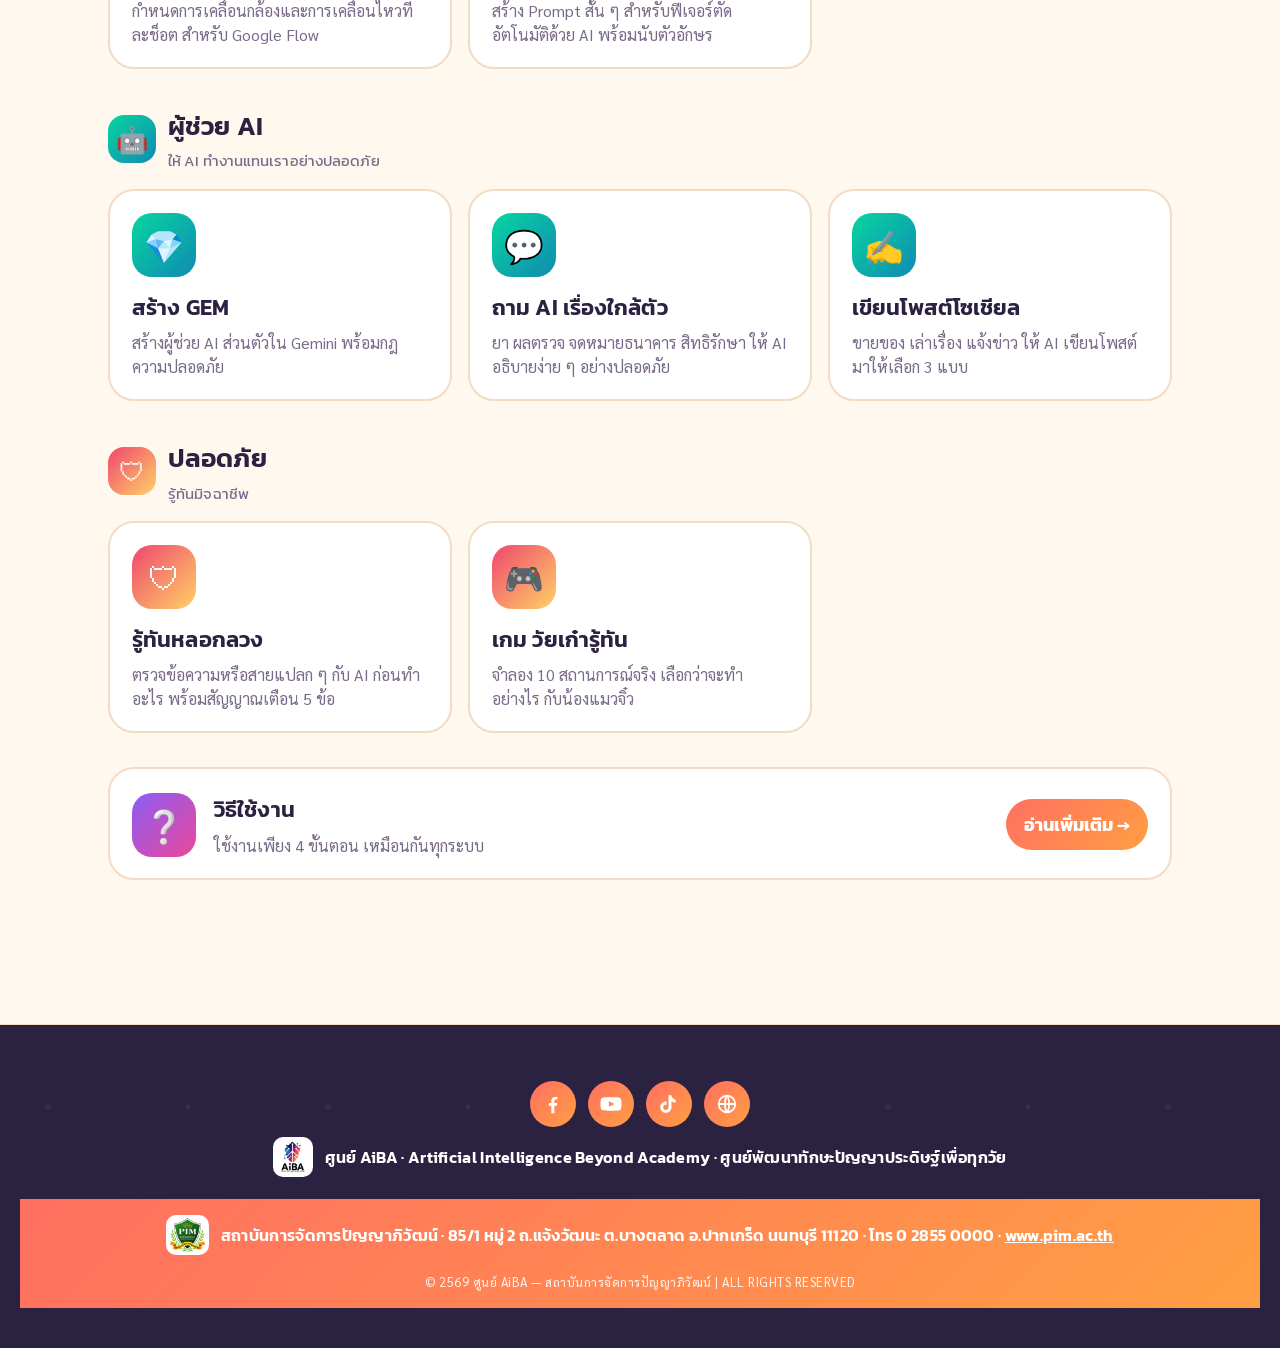
==== commit 93b0b773: "Update index.html" ====
--- a/index.html
+++ b/index.html
@@ -19,6 +19,14 @@
   /* สีหมวดใหม่ 2 หมวด (ใส่ไว้ในหน้านี้ ไม่ต้องแก้ style.css) */
   .cat-lab  { background: linear-gradient(135deg, #f59e0b, #ef4444); }
   .cat-tool { background: linear-gradient(135deg, #0ea5e9, #6366f1); }
+  .brand-word {
+    font-family: "Kanit", sans-serif; font-weight: 700; font-size: 30px; letter-spacing: .4px; line-height: 1; white-space: nowrap;
+    color: #111; -webkit-text-fill-color: #111; background: none;
+    -webkit-text-stroke: 0;
+    text-shadow: -2px -2px 0 #fff, 2px -2px 0 #fff, -2px 2px 0 #fff, 2px 2px 0 #fff, 0 -2px 0 #fff, 0 2px 0 #fff, -2px 0 0 #fff, 2px 0 0 #fff, 0 4px 10px rgba(0,0,0,.18);
+  }
+  body.dark .brand-word { color: #fff; -webkit-text-fill-color: #fff; text-shadow: -2px -2px 0 #111, 2px -2px 0 #111, -2px 2px 0 #111, 2px 2px 0 #111, 0 -2px 0 #111, 0 2px 0 #111, -2px 0 0 #111, 2px 0 0 #111; }
+  @media (max-width: 480px) { .brand-word { font-size: 24px; } }
 </style>
 </head>
 <body class="home-body">
@@ -42,9 +50,9 @@
 <main class="home">
 
   <div class="home-cat">
-    <div class="home-cat-head"><div class="ic cat-lab">🧪</div><h2>ฝึกฝนทักษะการใช้งาน AI<small>สนามซ้อมเขียนคำสั่งด้วยตัวเอง</small></h2></div>
+    <div class="home-cat-head"><div class="ic cat-lab">🎯</div><h2>ฝึกฝนทักษะการใช้งาน AI<small>สนามซ้อมเขียนคำสั่งด้วยตัวเอง</small></h2></div>
     <div class="tiles">
-      <a class="tile" href="https://wtkworking.github.io/Prompt-Lab/" target="_blank" rel="noopener"><div class="ic cat-lab">🧪</div><div><h3>AiBA Prompt Lab</h3><p>เครื่องมือฝึกเขียนคำสั่ง AI ลองเขียนเอง ดูผล ปรับจนเก่ง</p></div><span class="go">เปิด ↗</span></a>
+      <a class="tile" href="https://wtkworking.github.io/Prompt-Lab/" target="_blank" rel="noopener"><div class="ic cat-lab">⌨️</div><div><h3>AiBA Prompt Lab</h3><p>เครื่องมือฝึกเขียนคำสั่ง AI ลองเขียนเอง ดูผล ปรับจนเก่ง</p></div><span class="go">เปิด ↗</span></a>
     </div>
   </div>
 
